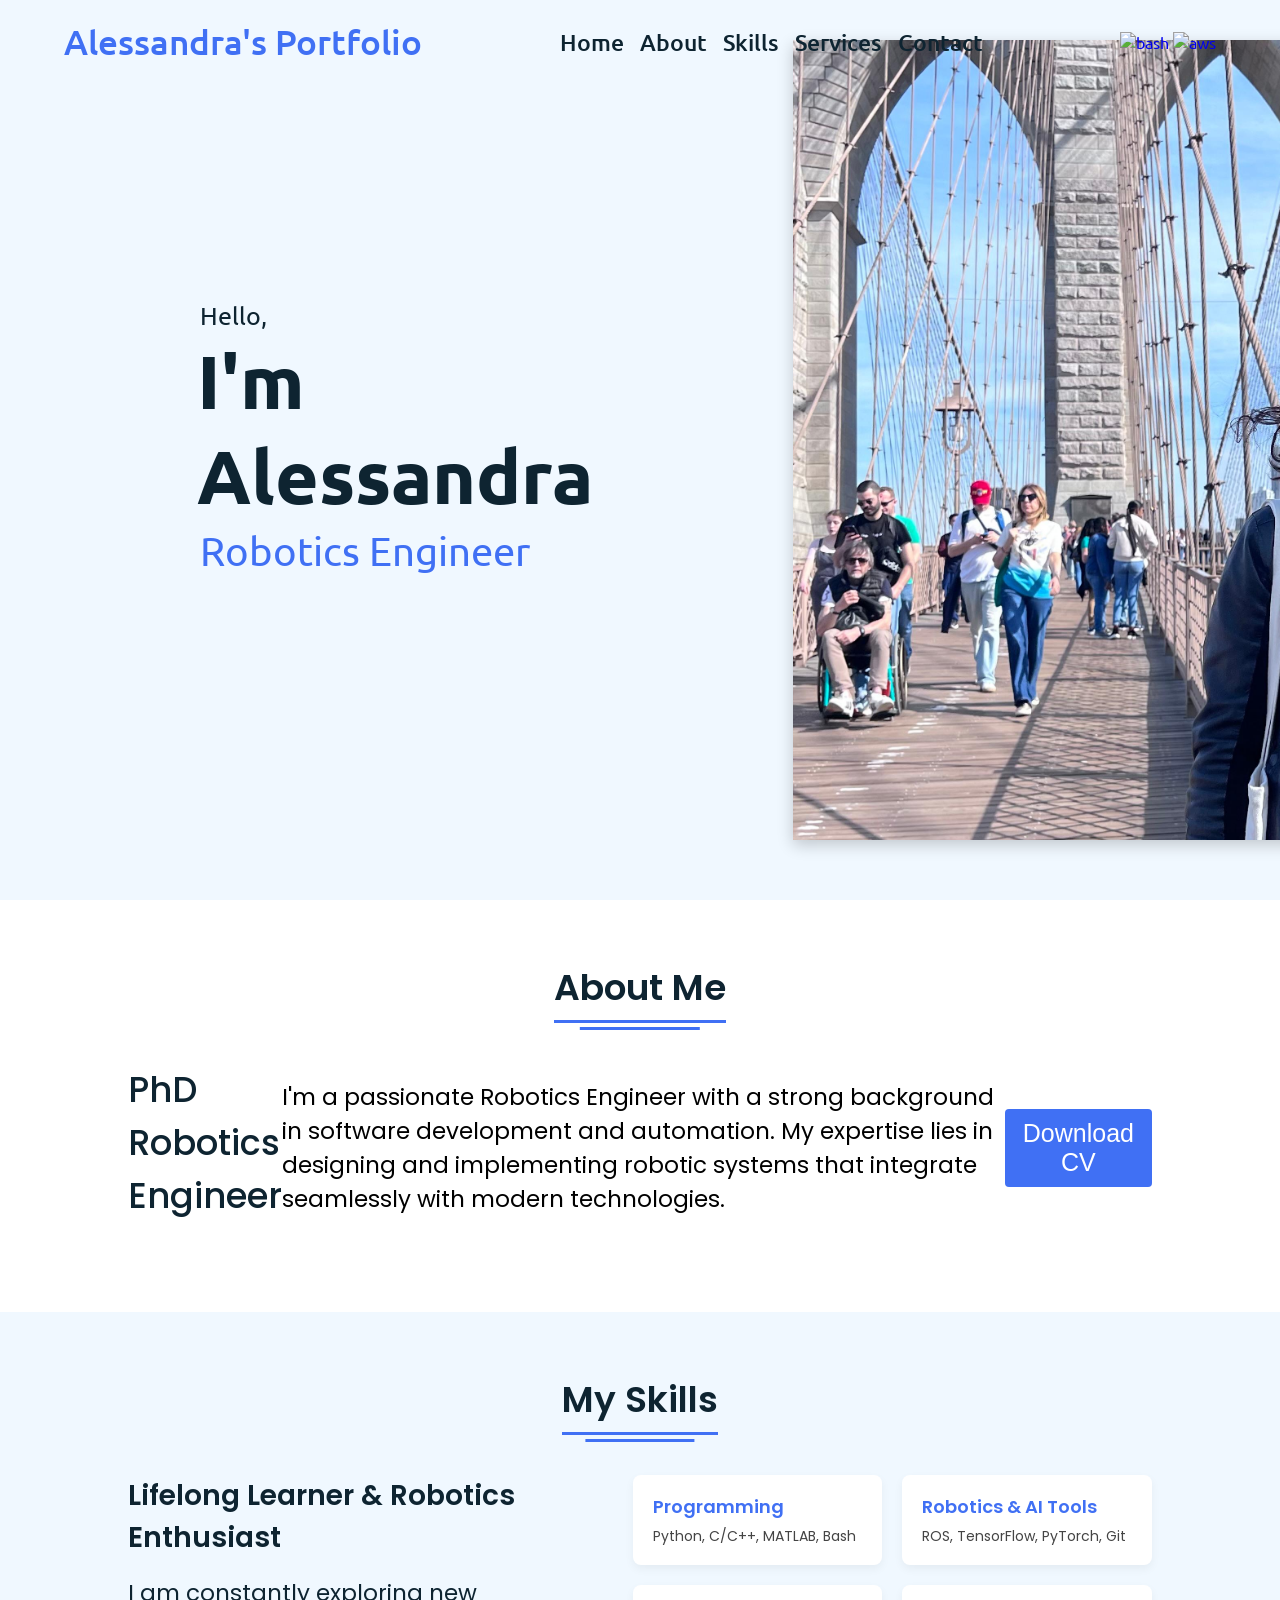
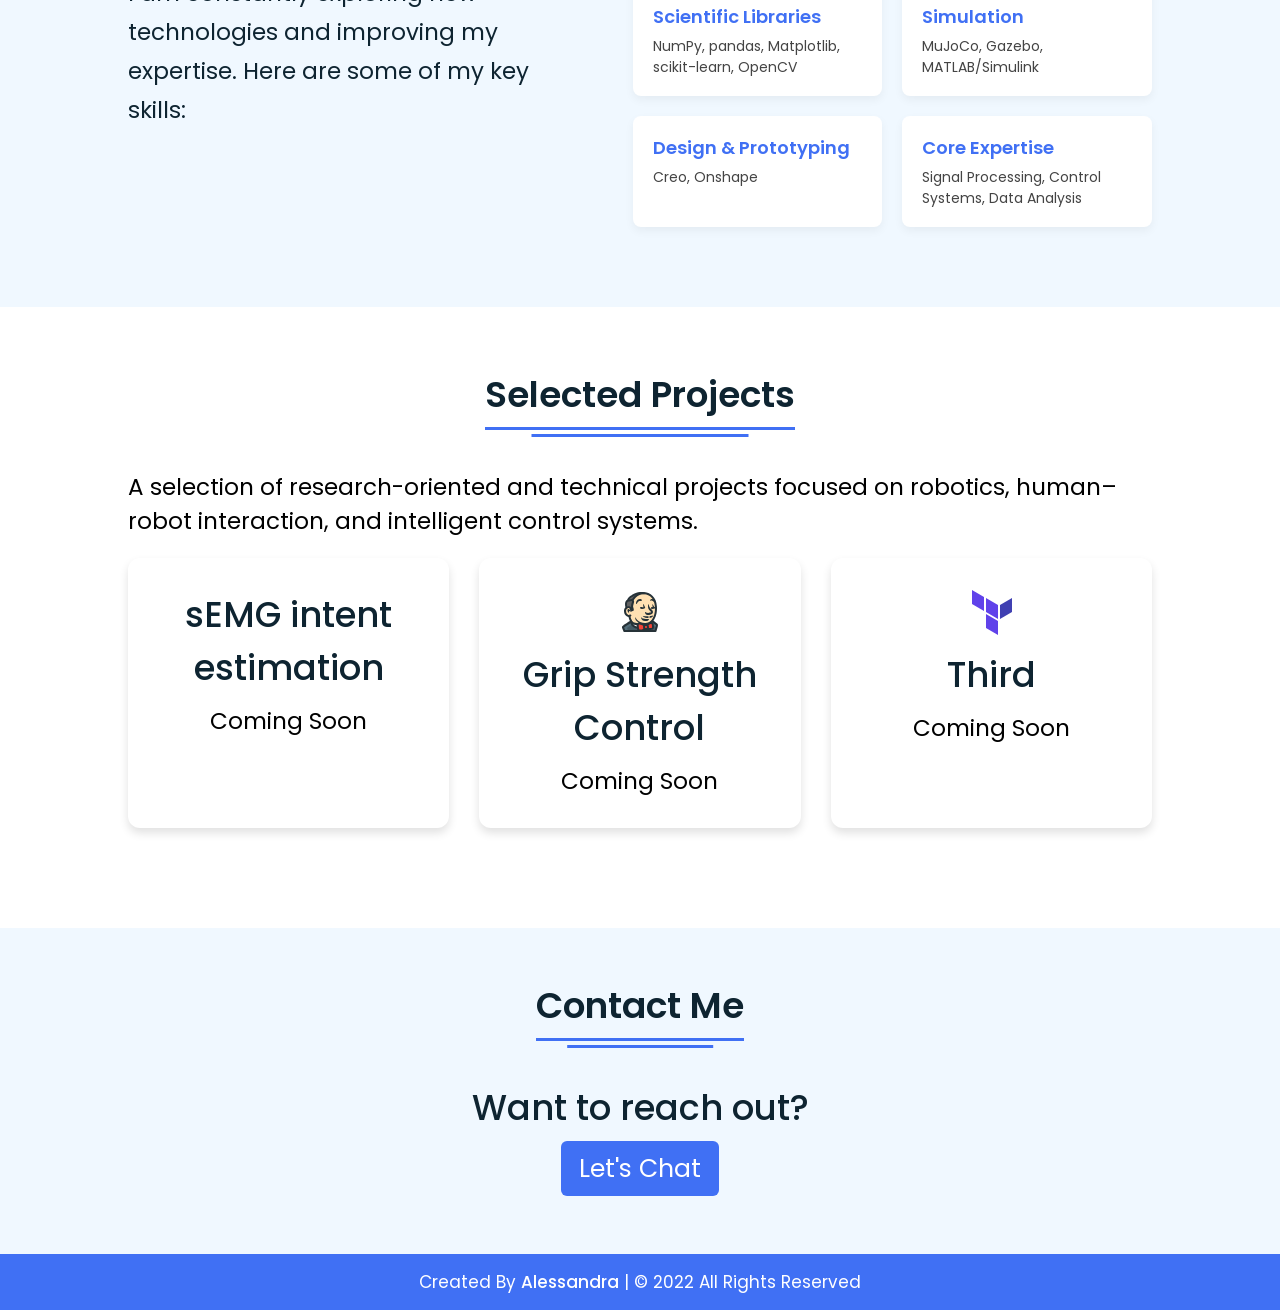
==== index.html @ 43eef421 "Updates" ====
<!DOCTYPE html>
<html lang="en" dir="ltr">

<head>
  <meta charset="UTF-8">
  <title>Alessandra's Portfolio Website </title>
  
  <!-- CSS -->
  <link rel="stylesheet" href="style.css">

  <!-- Fontawesome CDN Link -->
  <link rel="stylesheet" href="https://cdnjs.cloudflare.com/ajax/libs/font-awesome/5.15.2/css/all.min.css"/>
    <meta name="viewport" content="width=device-width, initial-scale=1.0">
</head>


<body>

  <!-- Move to up button -->
  <div class="scroll-button">
    <a href="#home"><i class="fas fa-arrow-up"></i></a>
  </div>

  <!-- ===================== NAVBAR ===================== -->
  <nav>
    <div class="navbar">

      <div class="logo">
        <a href="#">Alessandra's Portfolio</a>
      </div>
      
      <ul class="menu">
          <li><a href="#home">Home</a></li>
          <li><a href="#about">About</a></li>
          <li><a href="#skills">Skills</a></li>
          <li><a href="#services">Services</a></li>
          <li><a href="#contact">Contact</a></li>

          <div class="cancel-btn">
            <i class="fas fa-times"></i>
          </div>
      </ul>

      <!-- Social links -->
      <p align="right"> 
        <a href="https://www.linkedin.com/in/alessandra-bernardini263" target="_blank" rel="noreferrer"> <img src="https://cdn-icons-png.flaticon.com/512/174/174857.png" alt="bash" width="40" height="40"/> </a>
        <a href="https://github.com/aleBxrna" target="_blank" rel="noreferrer"> <img src="https://cdn.cdnlogo.com/logos/g/55/github.svg" alt="aws" width="40" height="40"/> </a> 
      </p>
    </div>

    <div class="menu-btn">
      <i class="fas fa-bars"></i>
    </div>
  </nav>

  <!-- ===================== HOME ===================== -->
  <section class="home" id="home">
    <div class="home-content">
      
      <div class="home-text">
        <div class="text-one">Hello,</div>
        <div class="text-two">I'm Alessandra</div>
        <div class="text-three">Robotics Engineer</div>
      </div>

      <div class="home-image">
        <img src="/images/about2.jpeg" alt="Alessandra Bernardini">
      </div>

    </div>
  </section>

  <!-- ===================== ABOUT ===================== -->
  <section class="about" id="about">

    <div class="content">

      <div class="title">
        <span>About Me</span>
      </div>

      <div class="about-details">

        <!-- <div class="left">
          <img src="images/about2.jpeg" alt="">
        </div> -->

        <!-- <div class="right"> -->
          <div class="topic">PhD Robotics Engineer</div>
          
          <p>I'm a passionate Robotics Engineer with a strong background in software development and automation. My expertise lies in designing and implementing robotic systems that integrate seamlessly with modern technologies.</p>
          
          <div class="button">
            <!-- <button>Download CV</button> -->
            <a href="cv/Alessandra_s_Resume_github.pdf"><button>Download CV</button></a>
          </div>
        <!-- </div> -->
      </div>
    </div>
  </section>

  <!-- ===================== SKILLS ===================== -->
  <!-- Section Tag and Other Div will same where we need to put same CSS -->
  <section class="skills" id="skills">
    <div class="content">

      <div class="title">
        <span>My Skills</span>
      </div>
      
      <div class="skills-details">

        <!-- Colonna di testo -->
        <div class="text">
          <div class="topic">Lifelong Learner & Robotics Enthusiast</div>
          <p>I am constantly exploring new technologies and improving my expertise. Here are some of my key skills:</p>
        </div>
        
        <!-- Boxes delle skills -->
        <div class="boxes skills-grid">

            <div class="box">
                <div class="topic">Programming</div>
                <p>Python, C/C++, MATLAB, Bash</p>
            </div>

            <div class="box">
                <div class="topic">Robotics & AI Tools</div>
                <p>ROS, TensorFlow, PyTorch, Git</p>
            </div>

            <div class="box">
                <div class="topic">Scientific Libraries</div>
                <p>NumPy, pandas, Matplotlib, scikit-learn, OpenCV</p>
            </div>

            <div class="box">
                <div class="topic">Simulation</div>
                <p>MuJoCo, Gazebo, MATLAB/Simulink</p>
            </div>

            <div class="box">
                <div class="topic">Design & Prototyping</div>
                <p>Creo, Onshape</p>
            </div>

            <div class="box">
                <div class="topic">Core Expertise</div>
                <p>Signal Processing, Control Systems, Data Analysis</p>
            </div>

      </div>
    </div>
  </section>


  <!-- ===================== PROJECTS ===================== -->
  <section class="services" id="services">
    <div class="content">

      <div class="title">
        <span>Selected Projects</span>
      </div>

      <p class="projects-intro">
        A selection of research-oriented and technical projects focused on
        robotics, human–robot interaction, and intelligent control systems.
      </p>

      <div class="projects-grid">

        <!-- <a href="https://github.com/aleBxrna/"
            target="_blank"
            rel="noopener noreferrer"
            class="project-link"> -->
        <div class="box">
          <!-- <div class="icon">
              <object data="images/emg.jpeg" type="image/svg+xml"></object>
          </div> -->

          <div class="topic">sEMG intent estimation</div>
          <p>Coming Soon</p>
        </div>

        <div class="box">
          <div class="icon">
            <svg xmlns="http://www.w3.org/2000/svg"  viewBox="0 0 48 48" width="48px" height="48px"><path fill="#ffe0b2" d="M15.2,33.5c-0.5,0.3-8.2,5.2-8.2,5.5c0,0.4,0,0.4,0,0.4L8.4,43h31.2c0,0,1.5-4.8,1.4-6 c0-0.6-5-3.9-5-3.9s3.9-3.9,4-12.4c0-0.8,0-1.6-0.1-2.4C39.2,8.7,33.1,5.3,26.7,5c-6.5-0.2-10.1,2.8-10.1,2.8s-4.1,1.4-4.5,4.7 c0,0-3.2,0.6-1.5,7.1C9.3,20.6,9,22,9,23c0,1.3,0.4,2.8,1.2,3.7c1.7,1.8,3.1,1.4,3.1,1.4S13.9,31.3,15.2,33.5z"/><path fill="#f44336" d="M36.8,36.9C36.6,35.6,36,35,34.7,35h-0.1l-0.1,0c-0.4,0.1-1,0.3-2.7,1.5l-1,0.7 C30.6,37.1,30.3,37,30,37c-0.5,0-0.9,0.2-1.3,0.5l-1-0.5L26,36.1c-0.9-0.4-1.8-0.7-2.5-0.7c-0.5,0-0.9,0.1-1.3,0.3 c-0.5,0.4-0.7,1-0.6,1.8c0,0.4,0.1,0.9,0.1,1.3c0.2,2.1,0.3,3.6,2.3,3.7c0.1,0,0.2,0,0.3,0c1.1,0,2.4-0.4,3.6-1.3l0.9-0.6 c0.3,0.2,0.7,0.4,1.1,0.4c0.5,0,0.9-0.2,1.2-0.4l1.4,0.3c0.6,0.1,1.1,0.2,1.6,0.2l0.4,0c0.5,0,1,0,1.5-0.3c0.6-0.3,0.9-1,0.9-2.1 c0-0.5-0.1-1-0.1-1.4L36.8,36.9z"/><path fill="#fff" d="M21.7,38.9c0-0.4-0.1-0.8-0.1-1.3c-0.1-0.6,0-1,0.2-1.4c-5-0.1-6.6-2.7-6.6-2.7s-0.3,1.6,1.1,3.4 c2.1,2.5,5.3,2.8,5.3,2.8h0.2C21.8,39.5,21.8,39.2,21.7,38.9z"/><path fill="#546e7a" d="M22.9,43l-0.7-1.4c-0.1-0.3-0.2-0.6-0.3-1.1l-0.1-0.7l-0.7-0.1c-0.9-0.2-3.1-0.8-4.7-2.7 c-0.5-0.6-0.8-1.3-1-2L15,33.7l-1.1,0.7c-2,1.3-5.3,3.4-6.4,4.3l-0.6,0.5L8.4,43L22.9,43L22.9,43z"/><path fill="#455a64" d="M12.2,43h10.7l-0.7-1.4c-0.1-0.3-0.2-0.6-0.3-1.1l-0.1-0.7l-0.7-0.1c-0.9-0.2-3.1-0.8-4.7-2.7 c-0.1-0.1-0.2-0.3-0.3-0.4L11,40L12.2,43z"/><path fill="#546e7a" d="M40.7,36.5c-0.6-0.6-2.4-1.9-3.1-2.4l-0.7-0.5c-0.2,0.2-0.6,0.7-1.3,1.2l0.7,0.7 c0.3,0.3,0.5,0.8,0.6,1.3l0,0.3c0.1,0.4,0.1,0.9,0.1,1.4c0,1.7-0.6,2-0.9,2.1c-0.2,0.1-0.5,0.2-0.8,0.2l0.1,2h4.1l0.2-0.7 c0.5-1.6,1.1-3.9,1.2-4.9l0-0.5L40.7,36.5z"/><path fill="#455a64" d="M39.6,43l0.2-0.7c0.3-0.8,0.5-1.9,0.8-2.8l-3.7-2c0,0.3,0.1,0.7,0.1,1.1c0,1.7-0.6,2-0.9,2.1 c-0.2,0.1-0.5,0.2-0.8,0.2l0.1,2L39.6,43L39.6,43z"/><path fill="#616161" d="M10.3,19.8C10.3,19.8,10.4,19.7,10.3,19.8L10.3,19.8l0.1-0.1c0.5-0.4,1.2-0.7,1.8-0.7 c0.6,0,0.9,0.2,1.2,0.3c1.3,0.7,1.6,2,1.7,2.9l0,0l0,0.1l0,0.1c0.6-0.2,1.2-0.4,1.4-0.5c0-0.1,0-0.3-0.1-0.6 c-0.1-0.4-0.2-0.9-0.4-1.4c-0.4-1.1-0.3-2.5,0.3-4.3l0.1-0.2c0.1-0.4,0.3-0.8,0.3-1.1c0-0.3,0.1-0.6,0.1-0.7c0-0.3-0.1-0.5-0.2-0.8 l-0.2-0.5l0.3-0.5c0.9-1.5,4.2-6.5,10.9-6.5c0.2,0,0.4,0,0.7,0l-0.2,0C27.7,5.1,27.2,5,26.7,5c-0.2,0-0.5,0-0.7,0l0,0 c-5.4,0-8.7,2.3-9.3,2.7l-0.1,0.1l-0.1,0.1c-0.6,0.2-3.7,1.5-4.3,4.2L12,12.4l-0.4,0.2c-0.4,0.2-0.7,0.5-0.9,0.9 c-0.7,1.2-0.8,3-0.3,5.5l0.1,0.5L10.1,20c0,0-0.1,0.1-0.1,0.1C10.1,20,10.2,19.9,10.3,19.8z"/><path fill="#263238" d="M28 41H34V43H28zM14.2 22.4c-.1-.9-.4-1.7-1.1-2.1-.3-.1-.5-.2-.8-.2-.5 0-1.1.2-1.6.9l-.7-2c.9-.5 1.7-.8 2.5-.8.5 0 1 .1 1.5.3.4.2.8.5 1.1.8-.2-1.4.1-2.9.5-4.1.2-.5.3-1 .4-1.3.1-.6 0-.7-.2-1-1.9.2-3.5.7-3.5.7l-.5-1.9c.1 0 2.1-.6 4.4-.8l.7-.1.3.6c0 0 .1.1.1.2.3.3.7.9.8 1.9 0 .2 0 .6-.1.9-.1.5-.3.9-.4 1.5-.4 1.2-.7 2.6-.3 3.6.2.6.3 1.2.4 1.6.1.4.2 1.3-.2 1.6-.4.3-2.7 1-2.7 1S14.3 23.3 14.2 22.4z"/><path fill="#263238" d="M17.5,12.6l-1.8-0.8c0-0.1,3.7-8.2,13-7.6l-0.1,2C20.6,5.8,17.5,12.6,17.5,12.6z"/><path fill="#fff" d="M22,36.2c-5.1,0-6.8-2.7-6.8-2.7s-0.3,1.6,1.1,3.4c2.1,2.5,5.3,2.8,5.3,2.8"/><path fill="#263238" d="M21.5 40.7c-.1 0-3.6-.4-5.9-3.2-1.7-2.2-1.4-4-1.3-4.2l.5-2.6 1.4 2.3c.1.1 1.5 2.2 5.9 2.2v2c-2.1 0-3.7-.4-4.9-1 0 0 0 0 0 .1 1.8 2.1 4.5 2.4 4.6 2.4L21.5 40.7zM34.7 42c-.1 0-.2 0-.3 0-1.8 0-3.5-.6-3.6-.6l.7-1.9c0 0 1.4.5 2.8.5l.1 0c.5 0 1 0 1.3-.1C36 39.7 36 39 36 38.6c0-.4-.1-.9-.1-1.3l0-.3c-.1-.8-.4-1.1-1.2-1.1-.6.1-2.5 1.5-3.2 2L31 38.3l-1.2-1.6.4-.3c1.9-1.4 3.4-2.4 4.4-2.4 1.8 0 2.9 1 3.2 2.8l0 .3c.1.4.1 1 .2 1.5 0 1.5-.4 2.6-1.4 3C35.9 42 35.3 42 34.7 42z"/><path fill="#263238" d="M24.3 43.6c-.1 0-.2 0-.3 0-2.9-.2-3.1-2.5-3.2-4.6 0-.4-.1-.8-.1-1.2-.2-1.6.5-2.4 1-2.8 1.3-.9 3.3-.5 4.8.2l3 1.6-.9 1.8-3-1.6c-1.2-.6-2.4-.7-2.7-.4-.2.2-.2.6-.2.9.1.4.1.9.1 1.3.2 2.4.4 2.7 1.4 2.8 2.1.2 4.2-1.8 4.2-1.9l1.4 1.4C29.6 41.3 27.2 43.6 24.3 43.6zM21 15.4c0 0-.2.6-.6.6-.2 0-.4-.4-.4-.8 0-1.2.8-2.7 1.6-3.4.6-.5 1.4-.8 2.3-.8.4 0 .9 0 1.3.2.5.2.8.6.8 1.4 0 0 0 .4-1.3.4-.8 0-1.8.1-2.2.5C22.1 13.9 21.5 14.3 21 15.4zM26.4 21c-.5 0-1.1-.1-1.6-.2-.6-.1-.9-.7-.7-1.2l.2-.3c.1-.2.3-.3.5-.3.1 0 .2 0 .3 0 .8.2 2 .2 2.4.2-.5-1.9-.4-3.3-.1-3.3s1.1 2.3 1.5 2.8c.4.5.3 1.1-.1 1.5C28.1 20.8 27.3 21 26.4 21zM36.4 21c-.2 0-.3 0-.5 0-.6-.1-.9-.5-.9-1.1 0 0 .1-.9.6-.9.4 0 .9.2 1.1.2C36.5 18 36.2 16 36.5 16c.3 0 1 2.4 2.4 3.3.4.3.4.9-.2 1.3C37.9 20.9 37.2 21 36.4 21zM38.3 14.5c-.2-.8-1.1-1.5-2.1-1.8C34.9 12.4 34 13 34 13c0-.9.7-1.6 1-1.7.4-.2.6-.3 1-.3 2.1 0 2.9 1.3 3.6 2.6L38.3 14.5z"/><path fill="#263238" d="M31.9 27c-.1 0-.3 0-.4 0 0 0 0 0 0 0-.7 0-1.3-.2-1.7-.7-.8-.9-.9-2.1-.6-2.3.3-.2.5.5 1.5.8 0 0 .7.1.9.1.2 0 .3 0 .5 0 1.3 0 2.4-.3 2.8-.6C35 24.2 35 24 35 24c0 0 0-.3-1.3-1.5-1.3-1.2-1.7-2.7-1.7-4 0-1.5.2-2.5.4-2.5.3 0 .6 3.2 2.7 5 1.5 1.3 1.9 2.2 1.9 3.1 0 .9-.5 1.4-.8 1.7C35.1 26.8 33.3 27 31.9 27zM31.4 30c-3.1-.1-4.7-2-4.7-2s3.5.3 5.8.3V30H31.4zM33.6 30v-.9-.9c.2-.1 1.8.1 3.6-.6C36.8 29.7 33.7 30 33.6 30zM29.1 33c-2.2 0-3.3-.6-4.1-3.2 0 0-.1-.2.2-.3s.4.1.4.1c.4 1.1 2.1 1.4 4.2 1.4.1 0 .2 0 .3 0 1 0 3 0 3 0s-.4 2-2.5 2C30.3 33 29.3 33 29.1 33z"/><path fill="#263238" d="M29 37c-3.2 0-5.7-1-8.4-3.9-1.5-1.6-1.5-3.7-1.3-3.9s.5 1.2 1.7 2.5c2.4 2.6 5.8 3.4 8.7 3.2 3.8-.3 5.4-2.5 5.7-2.7l1.7 1.2c-.1.1-2.4 3.1-7.2 3.5C29.5 37 29.3 37 29 37zM13.4 29l-.1-1-.1-1c0 0 .2-.1.6-.4.3-.2.6-.2.9 0l.5.4c.3.3.3.8 0 1.1C14.3 28.9 13.5 29 13.4 29zM13 23l1.6.6c-.1-.4-.6-2.2-2-2.6-.4-.1-1.1.2-1.2.9 0 0 0 .2 0 .3 0 0 0 .1 0 .1C11.5 24 13 25 13 25V23z"/><path fill="#263238" d="M30,42c-1.7,0-3-1.3-3-3s1.3-3,3-3s3,1.3,3,3S31.7,42,30,42z M30,38c-0.5,0-1,0.4-1,1s0.4,1,1,1 s1-0.4,1-1S30.6,38,30,38z"/><path fill="#263238" d="M39.6,44H8.4c-0.4,0-0.8-0.2-0.9-0.6l-1.4-3.5C6,39.6,6,39.5,6,39.3l0-0.4c0.1-1,5.7-4.5,7.9-5.8 c-0.7-1.5-1.2-3.1-1.4-4.1c-0.8-0.1-1.8-0.5-3-1.7C8.4,26.2,8,24.3,8,23c0-0.9,0.2-2.4,1.4-3.7c-0.6-2.7-0.5-4.8,0.4-6.2 c0.4-0.7,0.9-1,1.3-1.3c0.8-3.1,4.1-4.5,4.9-4.9c0.8-0.6,4.5-3.1,10.7-2.9c8.4,0.3,13.6,5.5,14.2,14.2C41,19,41,19.8,41,20.6 c0,6.5-2.3,10.5-3.5,12.1c4.5,3.1,4.5,3.6,4.5,4.1c0.1,1.3-1.1,5.2-1.5,6.4C40.4,43.7,40,44,39.6,44z M9.1,42h29.7 c0.6-1.9,1.1-3.9,1.2-4.7c-0.6-0.6-2.7-2.2-4.6-3.4c-0.2-0.2-0.4-0.4-0.4-0.7s0.1-0.6,0.3-0.8c0,0,3.6-3.7,3.7-11.7 c0-0.7,0-1.5-0.1-2.3C38.2,8,30.9,6.2,26.6,6c-6-0.2-9.4,2.5-9.5,2.6c-0.1,0.1-0.2,0.1-0.3,0.2c0,0-3.5,1.2-3.8,3.9 c-0.1,0.4-0.4,0.8-0.8,0.9c-0.7,0.2-1.8,1.7-0.7,5.9c0.1,0.4,0,0.8-0.3,1c-1,0.8-1.1,2-1.1,2.6c0,1.2,0.4,2.4,1,3 c1.2,1.3,2.1,1.1,2.1,1.1c0.3-0.1,0.6,0,0.8,0.1c0.2,0.2,0.4,0.4,0.4,0.7c0,0,0.5,3.1,1.8,5.1c0.1,0.2,0.2,0.5,0.1,0.8 c-0.1,0.3-0.2,0.5-0.5,0.6c-0.7,0.4-6.3,4-7.7,5L9.1,42z M40.1,37.4L40.1,37.4L40.1,37.4z"/></svg>
          </div>
          <div class="topic">Grip Strength Control</div>
          <p>Coming Soon</p>
        </div>

        <div class="box">
          <div class="icon">
            <svg xmlns="http://www.w3.org/2000/svg"  viewBox="0 0 48 48" width="48px" height="48px"><polygon fill="#6042ea" points="17,23 5,16 5,2 17,9"/><polygon fill="#6042ea" points="31,31 19,24 19,10 31,17"/><polygon fill="#4040b2" points="33,31 45,24 45,10 33,17"/><polygon fill="#6042ea" points="31,47 19,40 19,26 31,33"/></svg>
          </div>
          <div class="topic">Third</div>
          <p>Coming Soon</p>
        </div>

      </div>
    </div>
  </section>

  <!-- ===================== CONTACTS ===================== -->
  <section class="contact" id="contact">
    <div class="content">
      <div class="title"><span>Contact Me</span></div>
      <div class="text">
        <div class="topic">Want to reach out?</div>
        <!-- <p></p> -->
        <div class="button">
          <!-- <button>Let's Chat</button> -->
          <a class="fcc-btn" href="https://www.linkedin.com/in/alessandra-bernardini263">Let's Chat</a>
        </div>
      </div>
    </div>
  </section>

  <!-- ===================== FOOTER ===================== -->
  <footer>
    <div class="text">
      <span>Created By <a href="#">Alessandra</a> | &#169; 2022 All Rights Reserved</span>
    </div>
  </footer>

  <script src="script.js"></script>
</body>
</html>
---- style.css ----
/* Google Font CDN Link */
@import url('https://fonts.googleapis.com/css2?family=Poppins:wght@400;500;600;700&family=Ubuntu:wght@400;500;700&display=swap');
*{
  margin: 0;
  padding: 0;
  box-sizing: border-box;
  text-decoration: none;
  scroll-behavior: smooth;
}

/* Custom Scroll Bar CSS */
::-webkit-scrollbar {
    width: 10px;
}
::-webkit-scrollbar-track {
    background: #f1f1f1;
}
::-webkit-scrollbar-thumb {
    background: #6e93f7;
    border-radius: 12px;
    transition: all 0.3s ease;
}

::-webkit-scrollbar-thumb:hover {
    background: #4070f4;
}
/* navbar styling */
nav{
  position: fixed;
  width: 100%;
  padding: 20px 0;
  z-index: 998;
  transition: all 0.3s ease;
  font-family: 'Ubuntu', sans-serif;
}
nav.sticky{
  background: #4070f4;
  padding: 13px 0;
}
nav .navbar{
  width: 90%;
  display: flex;
  justify-content: space-between;
  align-items: center;
  margin: auto;
}
nav .navbar .logo a{
  font-weight: 500;
  font-size: 35px;
  color: #4070f4;
}
nav.sticky .navbar .logo a{
  color: #fff;
}
nav .navbar .menu{
  display: flex;
  position: relative;
}
nav .navbar .menu li{
  list-style: none;
  margin: 0 8px;
}
.navbar .menu a{
  font-size: 23px;
  font-weight: 500;
  color: #0E2431;
  padding: 6px 0;
  transition: all 0.4s ease;
}
.navbar .menu a:hover{
  color: #4070f4;
}
nav.sticky .menu a{
  color: #FFF;
}
nav.sticky .menu a:hover{
  color: #0E2431;
}
.navbar .media-icons a{
  color: #4070f4;
  font-size: 18px;
  margin: 0 6px;
}
nav.sticky .media-icons a{
  color: #FFF;
}

/* Side Navigation Menu Button CSS */
nav .menu-btn,
.navbar .menu .cancel-btn{
  position: absolute;
  color: #fff;
  right: 30px;
  top: 20px;
  font-size: 20px;
  cursor: pointer;
  transition: all 0.3s ease;
  display: none;
}
nav .menu-btn{
  color: #4070f4;
}
nav.sticky .menu-btn{
  color: #FFF;
}
.navbar .menu .menu-btn{
  color: #fff;
}

/* home section styling */
.home{
  height: 100vh;
  width: 100%;
  background: #F0F8FF;
  display: flex;
  font-family: 'Ubuntu', sans-serif;
}

.home .home-content{
  display: flex;
  justify-content: space-between;
  align-items: center;
}
.home .home-content .home-text{
  width: 100%;
  padding-left: 200px;
  padding-right: 200px;
}

.home .home-content .home-image{
  width: 60%;
  display: flex;
  justify-content: center;
}
.home .home-image img{
  height: 800px;
  width: 800px;
  object-fit: cover;
  box-shadow: 0 5px 15px rgba(0, 0, 0, 0.2);
}

.home .text-one{
  font-size: 25px;
  color: #0E2431;
}
.home .text-two{
  color: #0E2431;
  font-size: 75px;
  font-weight: 600;
  margin-left: -3px;
}
.home .text-three{
  font-size: 40px;
  margin: 5px 0;
  color: #4070f4;
}
.home .text-four{
  font-size: 23px;
  margin: 5px 0;
  color: #0E2431;
}
.home .button{
  margin: 14px 0;
}
.home .button button{
  outline: none;
  padding: 8px 16px;
  border-radius: 6px;
  font-size: 25px;
  font-weight: 400;
  background: #4070f4;
  color: #fff;
  cursor: pointer;
  border: 2px solid transparent;
  transition: all 0.4s ease;
}
.home .button button:hover{
  border-color: #4070f4;
  background-color: #fff;
  color: #4070f4;
}
/* button margin */
.fcc-btn {
  outline: none;
  padding: 8px 16px;
  border-radius: 6px;
  font-size: 25px;
  font-weight: 400;
  background: #4070f4;
  color: #fff;
  cursor: pointer;
  border: 2px solid transparent;
  transition: all 0.4s ease;
}
.fcc-btn:hover{
  border-color: #4070f4;
  background-color: #fff;
  color: #4070f4;
}

.home .fcc-btn{
  margin: 14px 0;
}

/* About Section Styling */
section{
  background: #ffffff;
  padding-top: 20px;
  padding-bottom: 40px;
}

section .title span{
  font-size: 76px;
}

section .content{
  width: 80%;
  margin: 40px auto;
  font-family: 'Poppins', sans-serif;
}
.about .about-details{
  display: flex;
  justify-content: space-between;
  align-items: center;
  font-size: 23px;
}
section .title{
  display: flex;
  justify-content: center;
  margin-bottom: 40px;
}
section .title span{
  color: #0E2431;
  font-size: 36px;
  font-weight: 600;
  position: relative;
  padding-bottom: 8px;
}
section .title span::before,
section .title span::after{
  content: '';
  position: absolute;
  height: 3px;
  width: 100%;
  background: #4070f4;
  left: 0;
  bottom: 0;
}
section .title span::after{
  bottom: -7px;
  width: 70%;
  left: 50%;
  transform: translateX(-50%);
}
.about .about-details .left{
  width: 45%;
}
.about .left img{
  height: 400px;
  width: 400px;
  object-fit: cover;
  border-radius: 12px;
}
.about-details .right{
  width: 55%;
}
section  .topic{
  color: #0E2431;
  font-size: 35px;
  font-weight: 500;
  margin-bottom: 10px;
}
.about-details .right p{
  text-align: justify;
  color: #0E2431;
}
section .button{
  margin: 16px 0;
}
section .button button{
  outline: none;
  padding: 8px 16px;
  border-radius: 4px;
  font-size: 25px;
  font-weight: 400;
  background: #4070f4;
  color: #fff;
  border: 2px solid transparent;
  cursor: pointer;
  transition: all 0.4s ease;
}
section .button button:hover{
  border-color: #4070f4;
  background-color: #fff;
  color: #4070f4;
}

 /* My Skills */
.skills {
  background: #F0F8FF;
  padding-top: 20px;
  padding-bottom: 40px;
}

.skills .title span {
  font-size: 36px;
}

.skills .skills-details {
  display: flex;
  gap: 80px;
  align-items: flex-start;
}

/* Left text */
.skills-details .text {
  width: 45%;
}

.skills-details .text .topic {
  font-size: 28px;
  font-weight: 600;
  color: #0E2431;
  margin-bottom: 15px;
}

.skills-details .text p {
  font-size: 23px;
  line-height: 1.7;
  color: #0E2431;
  text-align: left;
}

/* Right skills grid */
.skills-details .boxes {
  width: 55%;
  display: grid;
  grid-template-columns: repeat(auto-fit, minmax(220px, 1fr));
  gap: 20px;
}

.skills-details .box {
  background: #ffffff;
  padding: 18px 20px;
  border-radius: 8px;
  box-shadow: 0 4px 10px rgba(0, 0, 0, 0.05);
}

.skills-details .box .topic {
  font-size: 18px;
  font-weight: 600;
  color: #4070f4;
  margin-bottom: 6px;
}

.skills-details .box p {
  font-size: 14px;
  line-height: 1.5;
  color: #444;
}


/* My Projects CSS */

.services{
  padding-top: 20px;
  padding-bottom: 40px;
}
.services .title span{
  font-size: 36px;
}

.services .content{
  font-size: 23px;
}

.services .projects-grid{
  display: flex;
  flex-wrap: wrap;
  justify-content: space-between;
}
.services .projects-grid .box{
  margin: 20px 0;
  width: calc(100% / 3 - 20px);
  text-align: center;
  border-radius: 12px;
  padding: 30px 10px;
  box-shadow: 0 5px 10px rgba(0, 0, 0, 0.12);
  cursor: default;
  transition: all 0.4s ease;
}
.services .projects-grid .box:hover{
  background: #4070f4;
  color: #fff;
}
.services .projects-grid .box .icon{
  height: 50px;
  width: 50px;
  /* background: #4070f4; */
  background: transparent;
  border-radius: 50%;
  text-align: center;
  line-height: 50px;
  font-size: 18px;
  color: #fff;
  margin: 0 auto 10px auto;
  transition: all 0.4s ease;
}
.projects-grid .box:hover .icon{
  background-color: #fff;
  color: #4070f4;
}
.services .projects-grid .box:hover .topic,
.services .projects-grid .box:hover p{
  color: #0E2431;
  transition: all 0.4s ease;
}
.services .projects-grid .box:hover .topic,
.services .projects-grid .box:hover p{
  color: #fff;
}

/* Contact Me CSS */
.contact{
  background: #F0F8FF;
  padding-top: 20px;
  padding-bottom: 20px;
}

.contact .title span{
  font-size: 36px;
}

.contact .content{
  margin: 0 auto;
  padding: 30px 0;
}
.contact .text{
  width: 80%;
  text-align: center;
  margin: auto;
}

/* Footer CSS */
footer{
  background: #4070f4;
  padding: 15px 0;
  text-align: center;
  font-family: 'Poppins', sans-serif;
}
footer .text span{
  font-size: 17px;
  font-weight: 400;
  color: #fff;
}
footer .text span a{
  font-weight: 500;
  color: #FFF;
}
footer .text span a:hover{
  text-decoration: underline;
}
/* Scroll TO Top Button CSS */
.scroll-button a{
  position: fixed;
  bottom: 30px;
  right: 30px;
  color: #fff;
  background: #4070f4;
  padding: 7px 12px;;
  font-size: 25px;
  border-radius: 6px;
  box-shadow: rgba(0, 0, 0, 0.15);
  display: none;
}

/* Responsive Media Query */
@media (max-width: 1190px) {
  section .content{
    width: 85%;
  }
}
@media (max-width: 1000px) {
  .about .about-details{
    justify-content: center;
    flex-direction: column;
  }
  .about .about-details .left{
    display: flex;
    justify-content: center;
    width: 100%;
  }
  .about-details .right{
    width: 90%;
    margin: 40px 0;
  }
  .services .boxes .box{
    margin: 20px 0;
    width: calc(100% / 2 - 20px);
  }
}
@media (max-width: 900px) {
  .about .left img{
    height: 350px;
    width: 350px;
  }
}

@media (max-width: 750px) {
  nav .navbar{
    width: 90%;
  }
  nav .navbar .menu{
    position: fixed;
    left: -100%;
    top: 0;
    background: #0E2431;
    height: 100vh;
    max-width: 400px;
    width: 100%;
    padding-top: 60px;
    flex-direction: column;
    align-items: center;
    transition: all 0.5s ease;
  }
  .navbar.active .menu{
    left: 0;
  }
  nav .navbar .menu a{
    font-size: 23px;
    display: block;
    color: #fff;
    margin: 10px 0;
  }
  nav.sticky .menu a:hover{
    color: #4070f4;
  }
  nav .navbar .media-icons{
    display: none;
  }
  nav .menu-btn,
  .navbar .menu .cancel-btn{
    display: block;
  }
  .home .text-two{
    font-size: 65px;
  }
  .home .text-three{
    font-size: 35px;
  }
  .skills .skills-details{
    align-items: center;
    justify-content: center;
    flex-direction: column;
  }
  .skills-details .text{
    width: 100%;
    margin-bottom: 50px;
  }
  .skills-details .boxes{
    justify-content: center;
    align-items: center;
    width: 100%;
  }
  .services .boxes .box{
    margin: 20px 0;
    width: 100%;
  }
  .contact .text{
    width: 100%;
}
}

@media (max-width: 500px){
  .home .text-two{
    font-size: 55px;
  }
  .home .text-three{
    font-size: 33px;
  }
  .skills-details .boxes .per{
    font-size: 50px;
    color: #4070f4;
  }
}
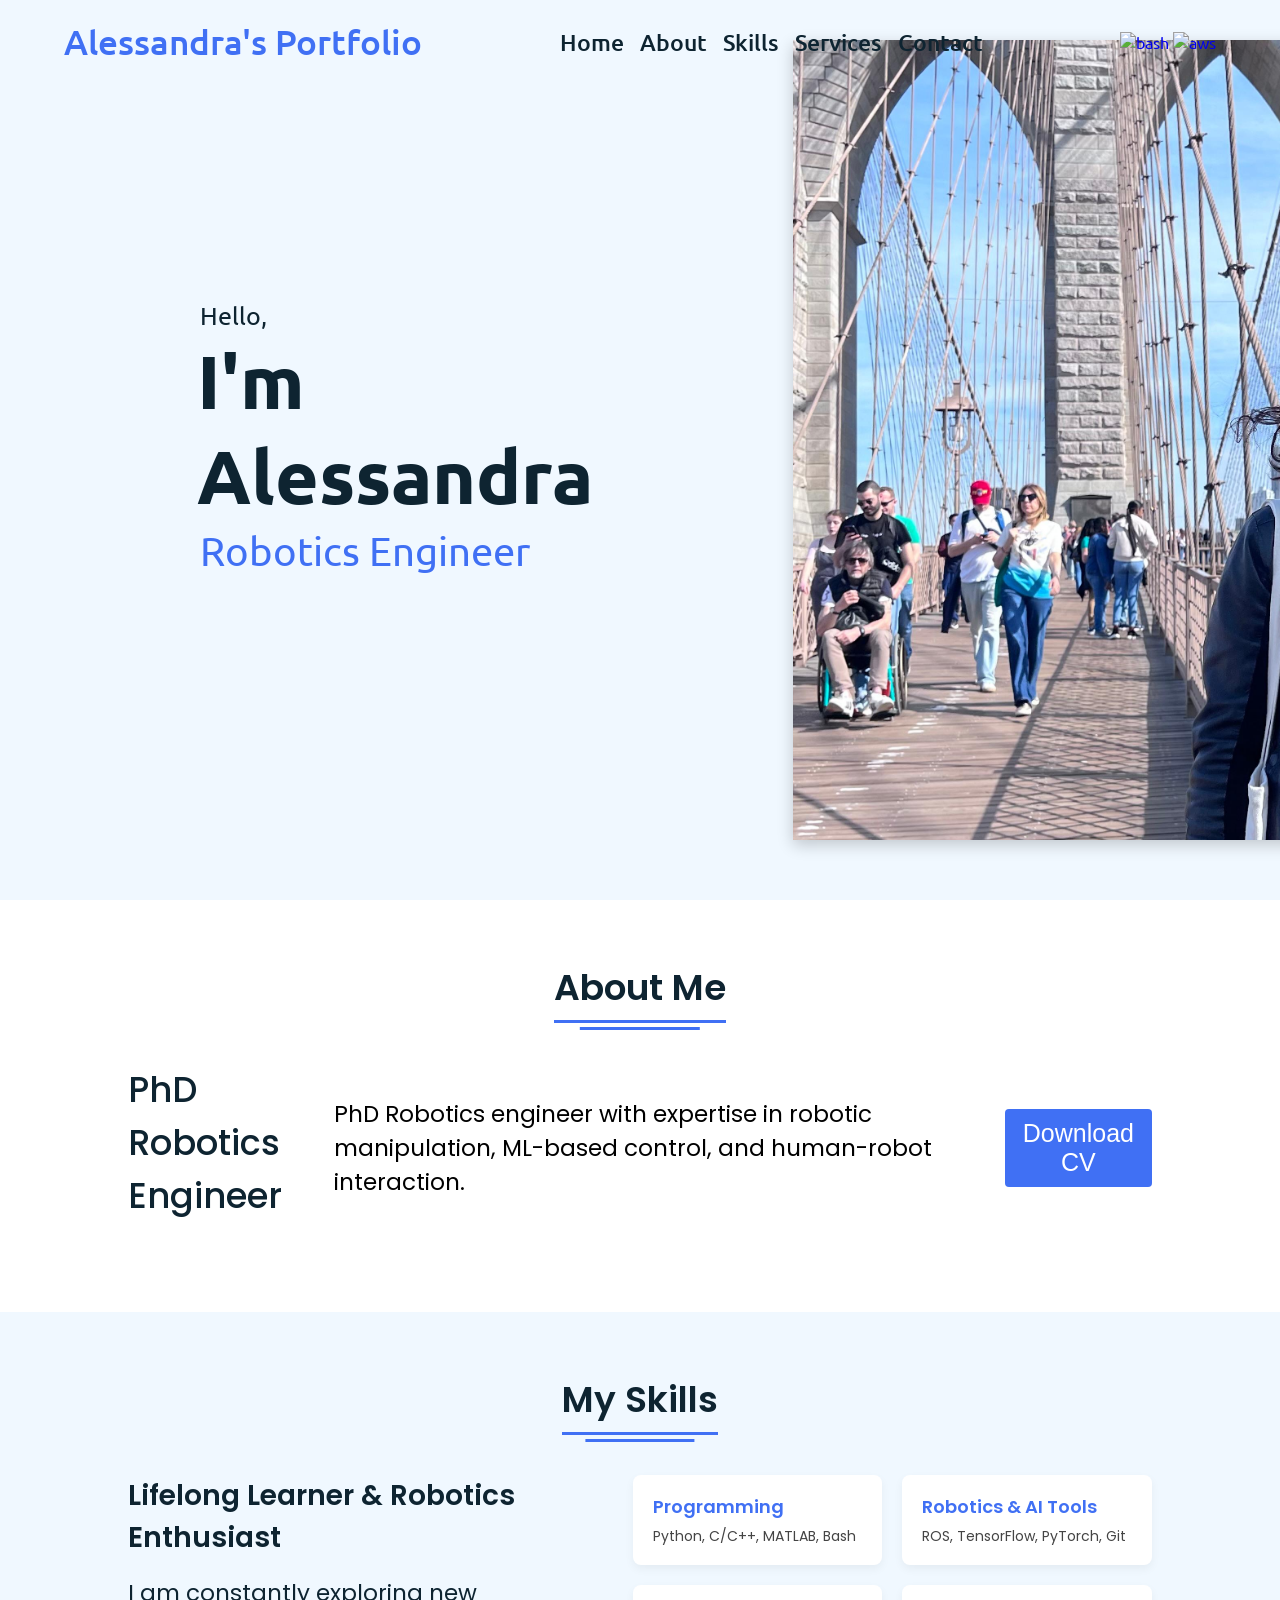
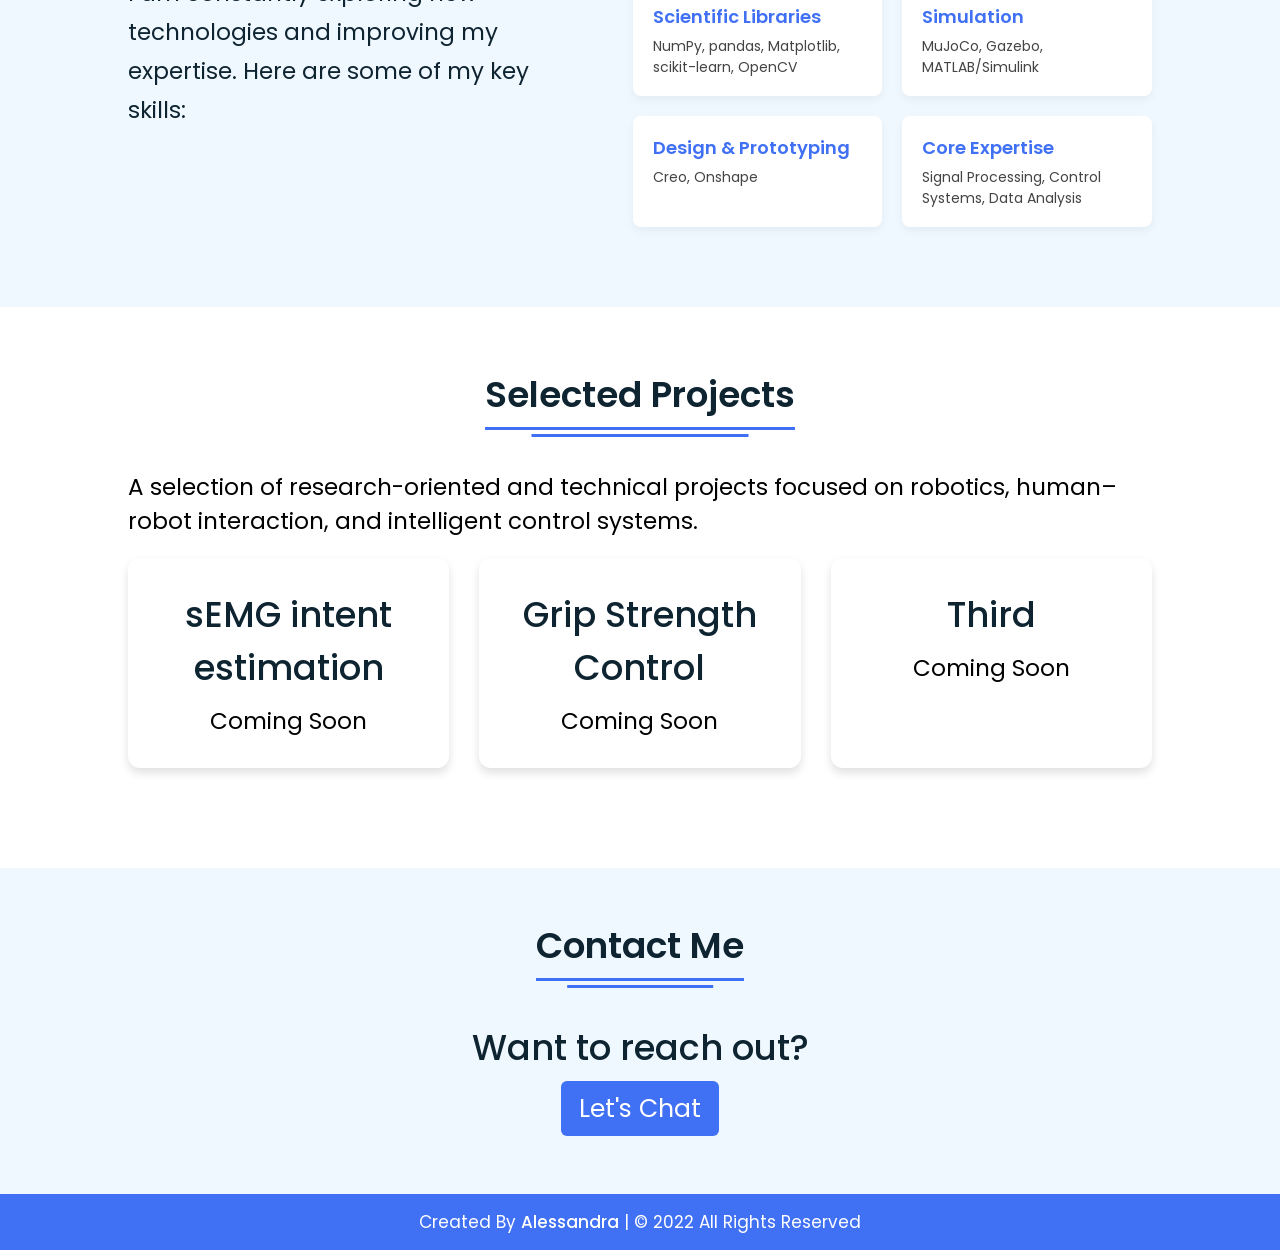
==== commit 3ca906ec: "Update index.html" ====
--- a/index.html
+++ b/index.html
@@ -88,7 +88,7 @@
         <!-- <div class="right"> -->
           <div class="topic">PhD Robotics Engineer</div>
           
-          <p>I'm a passionate Robotics Engineer with a strong background in software development and automation. My expertise lies in designing and implementing robotic systems that integrate seamlessly with modern technologies.</p>
+          <p>PhD Robotics engineer with expertise in robotic manipulation, ML-based control, and human-robot interaction. </p>
           
           <div class="button">
             <!-- <button>Download CV</button> -->
@@ -183,17 +183,17 @@
         </div>
 
         <div class="box">
-          <div class="icon">
+          <!--<div class="icon">
             <svg xmlns="http://www.w3.org/2000/svg"  viewBox="0 0 48 48" width="48px" height="48px"><path fill="#ffe0b2" d="M15.2,33.5c-0.5,0.3-8.2,5.2-8.2,5.5c0,0.4,0,0.4,0,0.4L8.4,43h31.2c0,0,1.5-4.8,1.4-6 c0-0.6-5-3.9-5-3.9s3.9-3.9,4-12.4c0-0.8,0-1.6-0.1-2.4C39.2,8.7,33.1,5.3,26.7,5c-6.5-0.2-10.1,2.8-10.1,2.8s-4.1,1.4-4.5,4.7 c0,0-3.2,0.6-1.5,7.1C9.3,20.6,9,22,9,23c0,1.3,0.4,2.8,1.2,3.7c1.7,1.8,3.1,1.4,3.1,1.4S13.9,31.3,15.2,33.5z"/><path fill="#f44336" d="M36.8,36.9C36.6,35.6,36,35,34.7,35h-0.1l-0.1,0c-0.4,0.1-1,0.3-2.7,1.5l-1,0.7 C30.6,37.1,30.3,37,30,37c-0.5,0-0.9,0.2-1.3,0.5l-1-0.5L26,36.1c-0.9-0.4-1.8-0.7-2.5-0.7c-0.5,0-0.9,0.1-1.3,0.3 c-0.5,0.4-0.7,1-0.6,1.8c0,0.4,0.1,0.9,0.1,1.3c0.2,2.1,0.3,3.6,2.3,3.7c0.1,0,0.2,0,0.3,0c1.1,0,2.4-0.4,3.6-1.3l0.9-0.6 c0.3,0.2,0.7,0.4,1.1,0.4c0.5,0,0.9-0.2,1.2-0.4l1.4,0.3c0.6,0.1,1.1,0.2,1.6,0.2l0.4,0c0.5,0,1,0,1.5-0.3c0.6-0.3,0.9-1,0.9-2.1 c0-0.5-0.1-1-0.1-1.4L36.8,36.9z"/><path fill="#fff" d="M21.7,38.9c0-0.4-0.1-0.8-0.1-1.3c-0.1-0.6,0-1,0.2-1.4c-5-0.1-6.6-2.7-6.6-2.7s-0.3,1.6,1.1,3.4 c2.1,2.5,5.3,2.8,5.3,2.8h0.2C21.8,39.5,21.8,39.2,21.7,38.9z"/><path fill="#546e7a" d="M22.9,43l-0.7-1.4c-0.1-0.3-0.2-0.6-0.3-1.1l-0.1-0.7l-0.7-0.1c-0.9-0.2-3.1-0.8-4.7-2.7 c-0.5-0.6-0.8-1.3-1-2L15,33.7l-1.1,0.7c-2,1.3-5.3,3.4-6.4,4.3l-0.6,0.5L8.4,43L22.9,43L22.9,43z"/><path fill="#455a64" d="M12.2,43h10.7l-0.7-1.4c-0.1-0.3-0.2-0.6-0.3-1.1l-0.1-0.7l-0.7-0.1c-0.9-0.2-3.1-0.8-4.7-2.7 c-0.1-0.1-0.2-0.3-0.3-0.4L11,40L12.2,43z"/><path fill="#546e7a" d="M40.7,36.5c-0.6-0.6-2.4-1.9-3.1-2.4l-0.7-0.5c-0.2,0.2-0.6,0.7-1.3,1.2l0.7,0.7 c0.3,0.3,0.5,0.8,0.6,1.3l0,0.3c0.1,0.4,0.1,0.9,0.1,1.4c0,1.7-0.6,2-0.9,2.1c-0.2,0.1-0.5,0.2-0.8,0.2l0.1,2h4.1l0.2-0.7 c0.5-1.6,1.1-3.9,1.2-4.9l0-0.5L40.7,36.5z"/><path fill="#455a64" d="M39.6,43l0.2-0.7c0.3-0.8,0.5-1.9,0.8-2.8l-3.7-2c0,0.3,0.1,0.7,0.1,1.1c0,1.7-0.6,2-0.9,2.1 c-0.2,0.1-0.5,0.2-0.8,0.2l0.1,2L39.6,43L39.6,43z"/><path fill="#616161" d="M10.3,19.8C10.3,19.8,10.4,19.7,10.3,19.8L10.3,19.8l0.1-0.1c0.5-0.4,1.2-0.7,1.8-0.7 c0.6,0,0.9,0.2,1.2,0.3c1.3,0.7,1.6,2,1.7,2.9l0,0l0,0.1l0,0.1c0.6-0.2,1.2-0.4,1.4-0.5c0-0.1,0-0.3-0.1-0.6 c-0.1-0.4-0.2-0.9-0.4-1.4c-0.4-1.1-0.3-2.5,0.3-4.3l0.1-0.2c0.1-0.4,0.3-0.8,0.3-1.1c0-0.3,0.1-0.6,0.1-0.7c0-0.3-0.1-0.5-0.2-0.8 l-0.2-0.5l0.3-0.5c0.9-1.5,4.2-6.5,10.9-6.5c0.2,0,0.4,0,0.7,0l-0.2,0C27.7,5.1,27.2,5,26.7,5c-0.2,0-0.5,0-0.7,0l0,0 c-5.4,0-8.7,2.3-9.3,2.7l-0.1,0.1l-0.1,0.1c-0.6,0.2-3.7,1.5-4.3,4.2L12,12.4l-0.4,0.2c-0.4,0.2-0.7,0.5-0.9,0.9 c-0.7,1.2-0.8,3-0.3,5.5l0.1,0.5L10.1,20c0,0-0.1,0.1-0.1,0.1C10.1,20,10.2,19.9,10.3,19.8z"/><path fill="#263238" d="M28 41H34V43H28zM14.2 22.4c-.1-.9-.4-1.7-1.1-2.1-.3-.1-.5-.2-.8-.2-.5 0-1.1.2-1.6.9l-.7-2c.9-.5 1.7-.8 2.5-.8.5 0 1 .1 1.5.3.4.2.8.5 1.1.8-.2-1.4.1-2.9.5-4.1.2-.5.3-1 .4-1.3.1-.6 0-.7-.2-1-1.9.2-3.5.7-3.5.7l-.5-1.9c.1 0 2.1-.6 4.4-.8l.7-.1.3.6c0 0 .1.1.1.2.3.3.7.9.8 1.9 0 .2 0 .6-.1.9-.1.5-.3.9-.4 1.5-.4 1.2-.7 2.6-.3 3.6.2.6.3 1.2.4 1.6.1.4.2 1.3-.2 1.6-.4.3-2.7 1-2.7 1S14.3 23.3 14.2 22.4z"/><path fill="#263238" d="M17.5,12.6l-1.8-0.8c0-0.1,3.7-8.2,13-7.6l-0.1,2C20.6,5.8,17.5,12.6,17.5,12.6z"/><path fill="#fff" d="M22,36.2c-5.1,0-6.8-2.7-6.8-2.7s-0.3,1.6,1.1,3.4c2.1,2.5,5.3,2.8,5.3,2.8"/><path fill="#263238" d="M21.5 40.7c-.1 0-3.6-.4-5.9-3.2-1.7-2.2-1.4-4-1.3-4.2l.5-2.6 1.4 2.3c.1.1 1.5 2.2 5.9 2.2v2c-2.1 0-3.7-.4-4.9-1 0 0 0 0 0 .1 1.8 2.1 4.5 2.4 4.6 2.4L21.5 40.7zM34.7 42c-.1 0-.2 0-.3 0-1.8 0-3.5-.6-3.6-.6l.7-1.9c0 0 1.4.5 2.8.5l.1 0c.5 0 1 0 1.3-.1C36 39.7 36 39 36 38.6c0-.4-.1-.9-.1-1.3l0-.3c-.1-.8-.4-1.1-1.2-1.1-.6.1-2.5 1.5-3.2 2L31 38.3l-1.2-1.6.4-.3c1.9-1.4 3.4-2.4 4.4-2.4 1.8 0 2.9 1 3.2 2.8l0 .3c.1.4.1 1 .2 1.5 0 1.5-.4 2.6-1.4 3C35.9 42 35.3 42 34.7 42z"/><path fill="#263238" d="M24.3 43.6c-.1 0-.2 0-.3 0-2.9-.2-3.1-2.5-3.2-4.6 0-.4-.1-.8-.1-1.2-.2-1.6.5-2.4 1-2.8 1.3-.9 3.3-.5 4.8.2l3 1.6-.9 1.8-3-1.6c-1.2-.6-2.4-.7-2.7-.4-.2.2-.2.6-.2.9.1.4.1.9.1 1.3.2 2.4.4 2.7 1.4 2.8 2.1.2 4.2-1.8 4.2-1.9l1.4 1.4C29.6 41.3 27.2 43.6 24.3 43.6zM21 15.4c0 0-.2.6-.6.6-.2 0-.4-.4-.4-.8 0-1.2.8-2.7 1.6-3.4.6-.5 1.4-.8 2.3-.8.4 0 .9 0 1.3.2.5.2.8.6.8 1.4 0 0 0 .4-1.3.4-.8 0-1.8.1-2.2.5C22.1 13.9 21.5 14.3 21 15.4zM26.4 21c-.5 0-1.1-.1-1.6-.2-.6-.1-.9-.7-.7-1.2l.2-.3c.1-.2.3-.3.5-.3.1 0 .2 0 .3 0 .8.2 2 .2 2.4.2-.5-1.9-.4-3.3-.1-3.3s1.1 2.3 1.5 2.8c.4.5.3 1.1-.1 1.5C28.1 20.8 27.3 21 26.4 21zM36.4 21c-.2 0-.3 0-.5 0-.6-.1-.9-.5-.9-1.1 0 0 .1-.9.6-.9.4 0 .9.2 1.1.2C36.5 18 36.2 16 36.5 16c.3 0 1 2.4 2.4 3.3.4.3.4.9-.2 1.3C37.9 20.9 37.2 21 36.4 21zM38.3 14.5c-.2-.8-1.1-1.5-2.1-1.8C34.9 12.4 34 13 34 13c0-.9.7-1.6 1-1.7.4-.2.6-.3 1-.3 2.1 0 2.9 1.3 3.6 2.6L38.3 14.5z"/><path fill="#263238" d="M31.9 27c-.1 0-.3 0-.4 0 0 0 0 0 0 0-.7 0-1.3-.2-1.7-.7-.8-.9-.9-2.1-.6-2.3.3-.2.5.5 1.5.8 0 0 .7.1.9.1.2 0 .3 0 .5 0 1.3 0 2.4-.3 2.8-.6C35 24.2 35 24 35 24c0 0 0-.3-1.3-1.5-1.3-1.2-1.7-2.7-1.7-4 0-1.5.2-2.5.4-2.5.3 0 .6 3.2 2.7 5 1.5 1.3 1.9 2.2 1.9 3.1 0 .9-.5 1.4-.8 1.7C35.1 26.8 33.3 27 31.9 27zM31.4 30c-3.1-.1-4.7-2-4.7-2s3.5.3 5.8.3V30H31.4zM33.6 30v-.9-.9c.2-.1 1.8.1 3.6-.6C36.8 29.7 33.7 30 33.6 30zM29.1 33c-2.2 0-3.3-.6-4.1-3.2 0 0-.1-.2.2-.3s.4.1.4.1c.4 1.1 2.1 1.4 4.2 1.4.1 0 .2 0 .3 0 1 0 3 0 3 0s-.4 2-2.5 2C30.3 33 29.3 33 29.1 33z"/><path fill="#263238" d="M29 37c-3.2 0-5.7-1-8.4-3.9-1.5-1.6-1.5-3.7-1.3-3.9s.5 1.2 1.7 2.5c2.4 2.6 5.8 3.4 8.7 3.2 3.8-.3 5.4-2.5 5.7-2.7l1.7 1.2c-.1.1-2.4 3.1-7.2 3.5C29.5 37 29.3 37 29 37zM13.4 29l-.1-1-.1-1c0 0 .2-.1.6-.4.3-.2.6-.2.9 0l.5.4c.3.3.3.8 0 1.1C14.3 28.9 13.5 29 13.4 29zM13 23l1.6.6c-.1-.4-.6-2.2-2-2.6-.4-.1-1.1.2-1.2.9 0 0 0 .2 0 .3 0 0 0 .1 0 .1C11.5 24 13 25 13 25V23z"/><path fill="#263238" d="M30,42c-1.7,0-3-1.3-3-3s1.3-3,3-3s3,1.3,3,3S31.7,42,30,42z M30,38c-0.5,0-1,0.4-1,1s0.4,1,1,1 s1-0.4,1-1S30.6,38,30,38z"/><path fill="#263238" d="M39.6,44H8.4c-0.4,0-0.8-0.2-0.9-0.6l-1.4-3.5C6,39.6,6,39.5,6,39.3l0-0.4c0.1-1,5.7-4.5,7.9-5.8 c-0.7-1.5-1.2-3.1-1.4-4.1c-0.8-0.1-1.8-0.5-3-1.7C8.4,26.2,8,24.3,8,23c0-0.9,0.2-2.4,1.4-3.7c-0.6-2.7-0.5-4.8,0.4-6.2 c0.4-0.7,0.9-1,1.3-1.3c0.8-3.1,4.1-4.5,4.9-4.9c0.8-0.6,4.5-3.1,10.7-2.9c8.4,0.3,13.6,5.5,14.2,14.2C41,19,41,19.8,41,20.6 c0,6.5-2.3,10.5-3.5,12.1c4.5,3.1,4.5,3.6,4.5,4.1c0.1,1.3-1.1,5.2-1.5,6.4C40.4,43.7,40,44,39.6,44z M9.1,42h29.7 c0.6-1.9,1.1-3.9,1.2-4.7c-0.6-0.6-2.7-2.2-4.6-3.4c-0.2-0.2-0.4-0.4-0.4-0.7s0.1-0.6,0.3-0.8c0,0,3.6-3.7,3.7-11.7 c0-0.7,0-1.5-0.1-2.3C38.2,8,30.9,6.2,26.6,6c-6-0.2-9.4,2.5-9.5,2.6c-0.1,0.1-0.2,0.1-0.3,0.2c0,0-3.5,1.2-3.8,3.9 c-0.1,0.4-0.4,0.8-0.8,0.9c-0.7,0.2-1.8,1.7-0.7,5.9c0.1,0.4,0,0.8-0.3,1c-1,0.8-1.1,2-1.1,2.6c0,1.2,0.4,2.4,1,3 c1.2,1.3,2.1,1.1,2.1,1.1c0.3-0.1,0.6,0,0.8,0.1c0.2,0.2,0.4,0.4,0.4,0.7c0,0,0.5,3.1,1.8,5.1c0.1,0.2,0.2,0.5,0.1,0.8 c-0.1,0.3-0.2,0.5-0.5,0.6c-0.7,0.4-6.3,4-7.7,5L9.1,42z M40.1,37.4L40.1,37.4L40.1,37.4z"/></svg>
-          </div>
+          </div> -->
           <div class="topic">Grip Strength Control</div>
           <p>Coming Soon</p>
         </div>
 
         <div class="box">
-          <div class="icon">
+          <!--<div class="icon">
             <svg xmlns="http://www.w3.org/2000/svg"  viewBox="0 0 48 48" width="48px" height="48px"><polygon fill="#6042ea" points="17,23 5,16 5,2 17,9"/><polygon fill="#6042ea" points="31,31 19,24 19,10 31,17"/><polygon fill="#4040b2" points="33,31 45,24 45,10 33,17"/><polygon fill="#6042ea" points="31,47 19,40 19,26 31,33"/></svg>
-          </div>
+          </div>-->
           <div class="topic">Third</div>
           <p>Coming Soon</p>
         </div>
@@ -226,4 +226,4 @@
 
   <script src="script.js"></script>
 </body>
-</html>+</html>
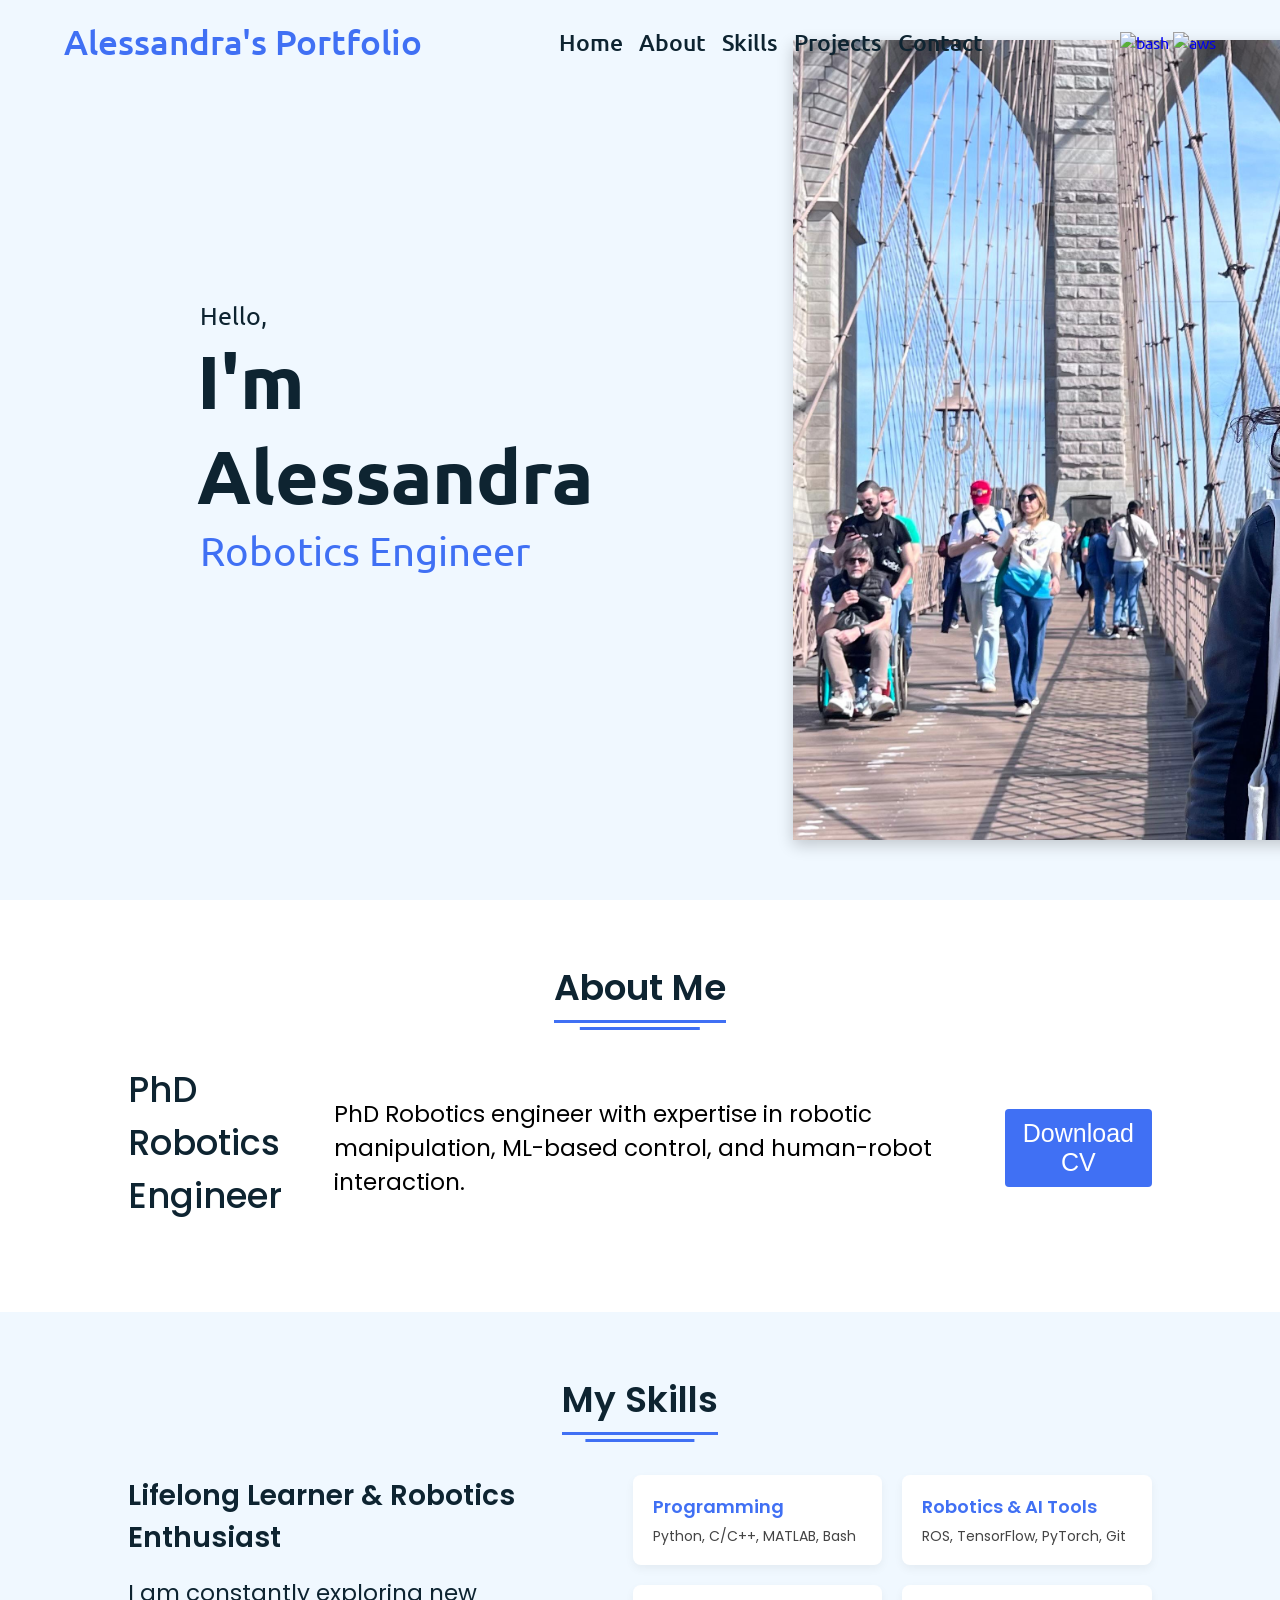
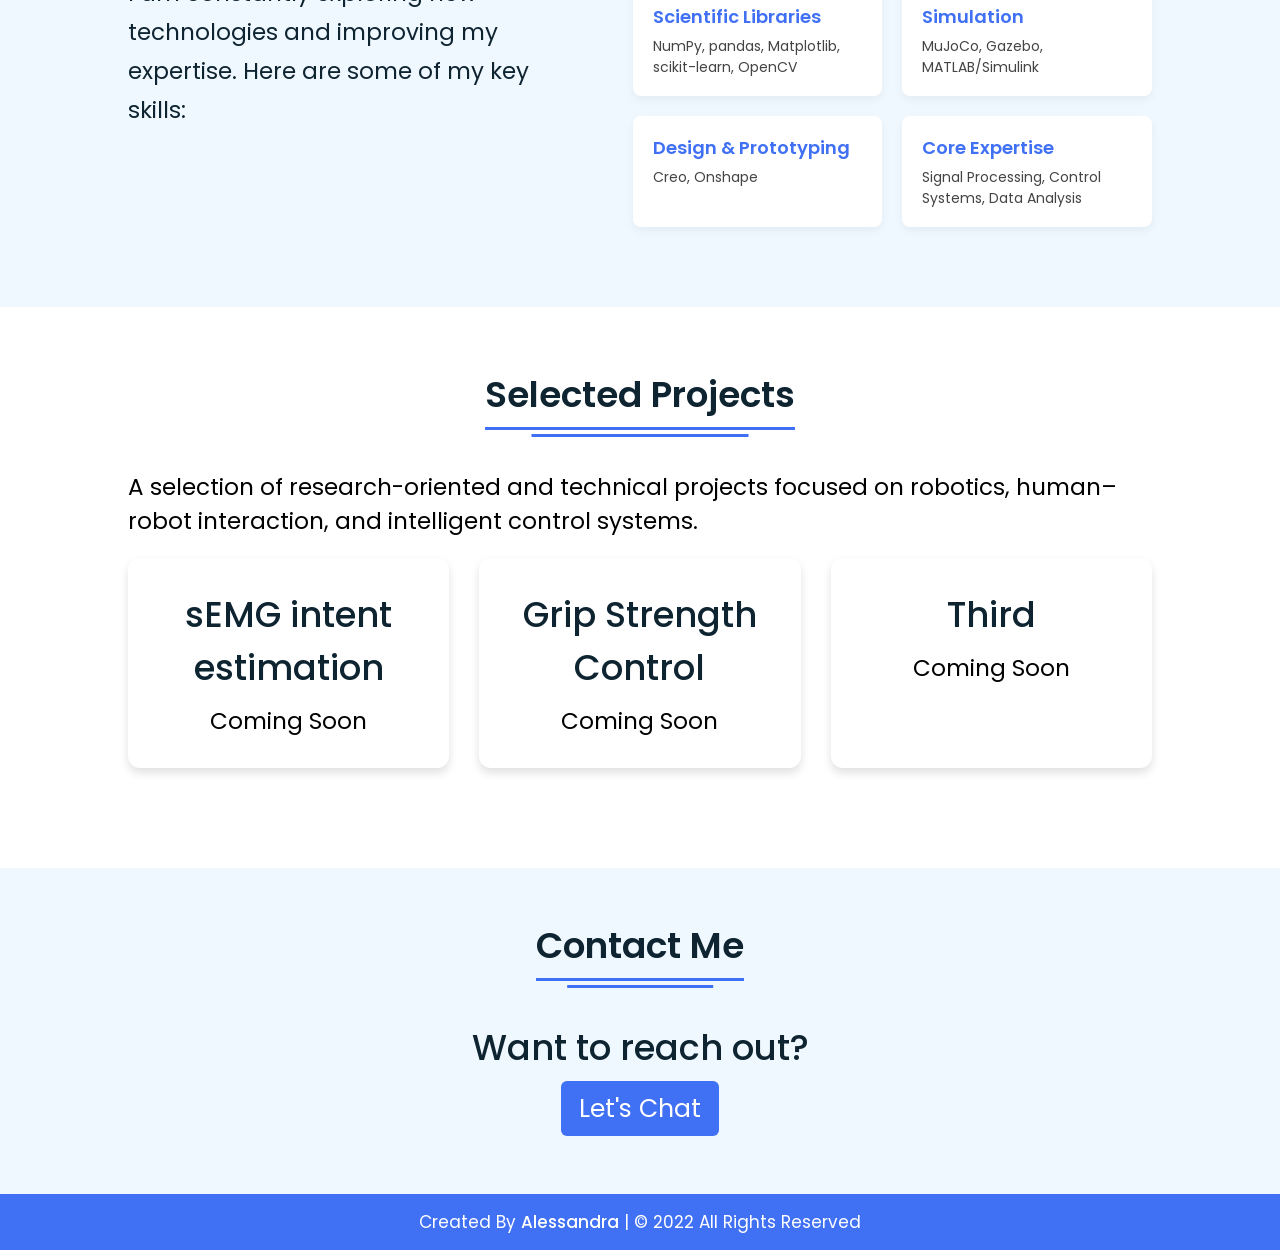
==== commit d602d838: "Change 'Services' link to 'Projects'" ====
--- a/index.html
+++ b/index.html
@@ -33,7 +33,7 @@
           <li><a href="#home">Home</a></li>
           <li><a href="#about">About</a></li>
           <li><a href="#skills">Skills</a></li>
-          <li><a href="#services">Services</a></li>
+          <li><a href="#services">Projects</a></li>
           <li><a href="#contact">Contact</a></li>
 
           <div class="cancel-btn">
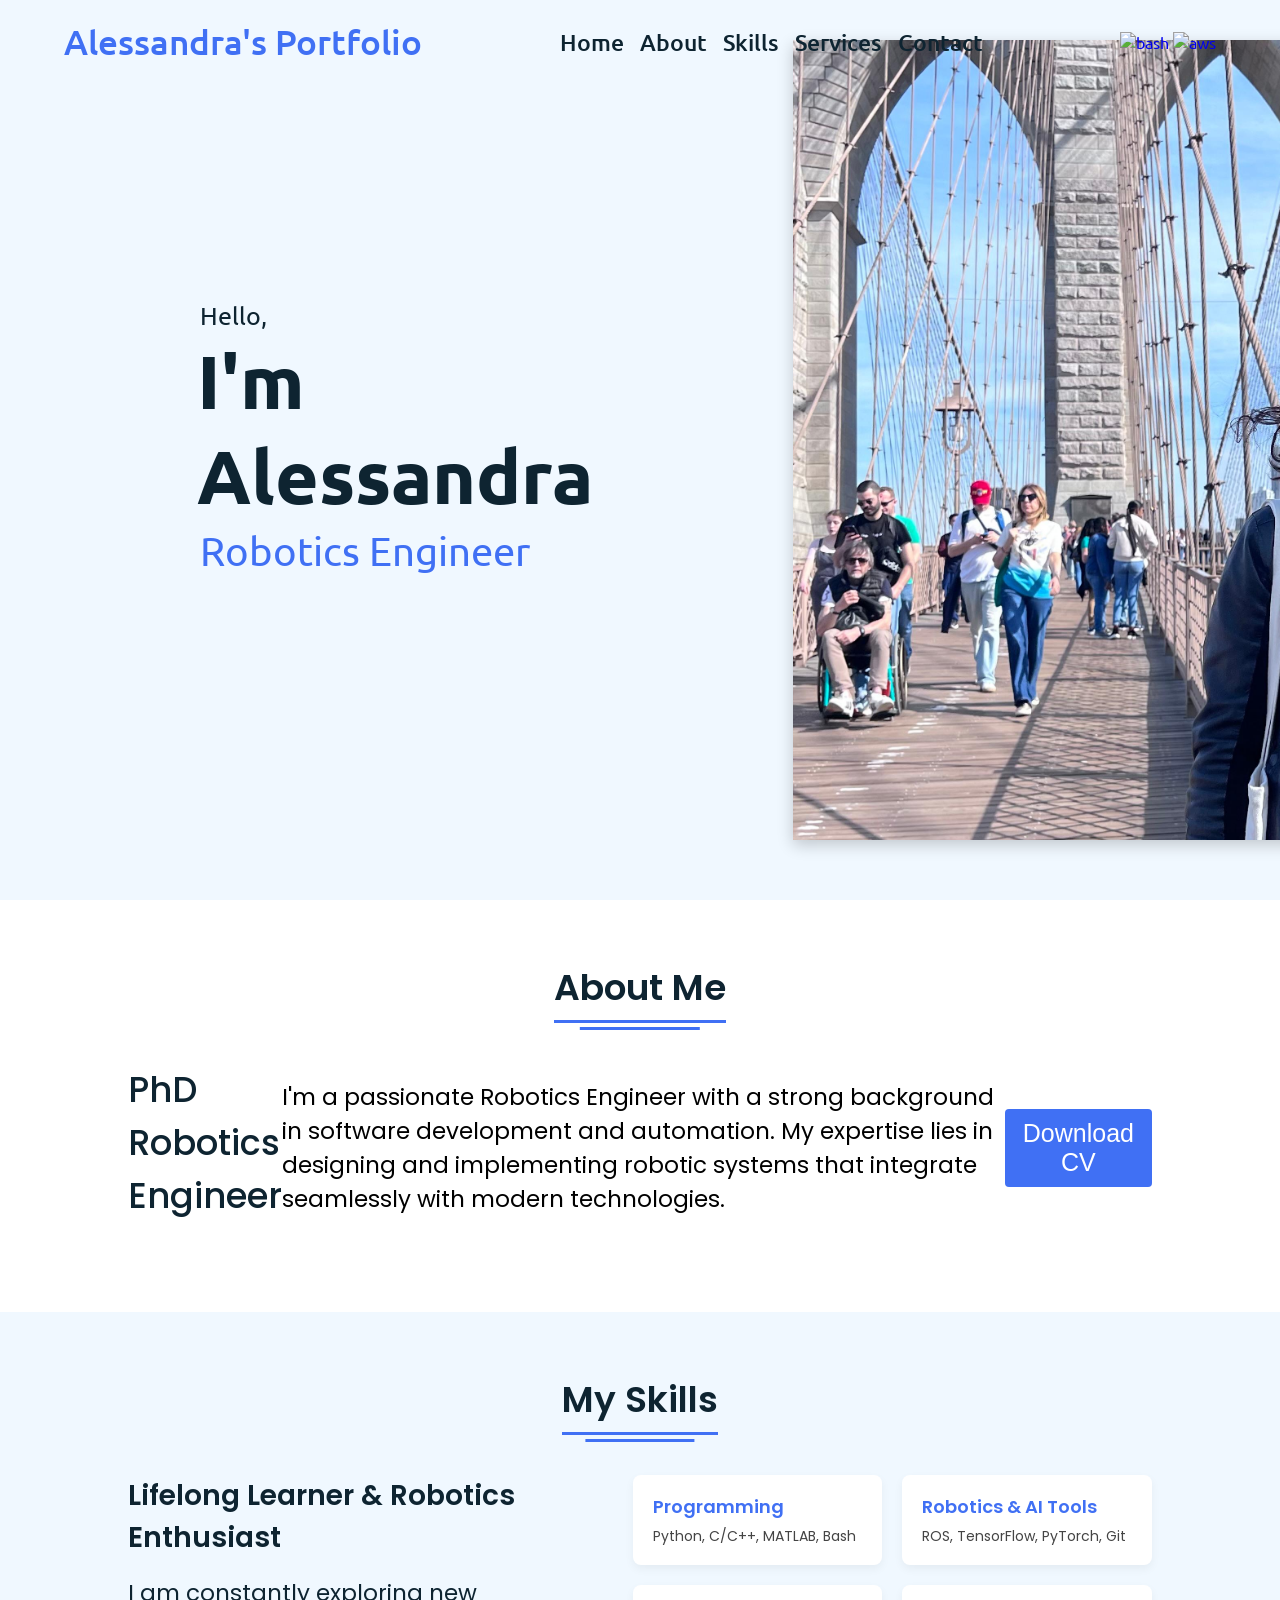
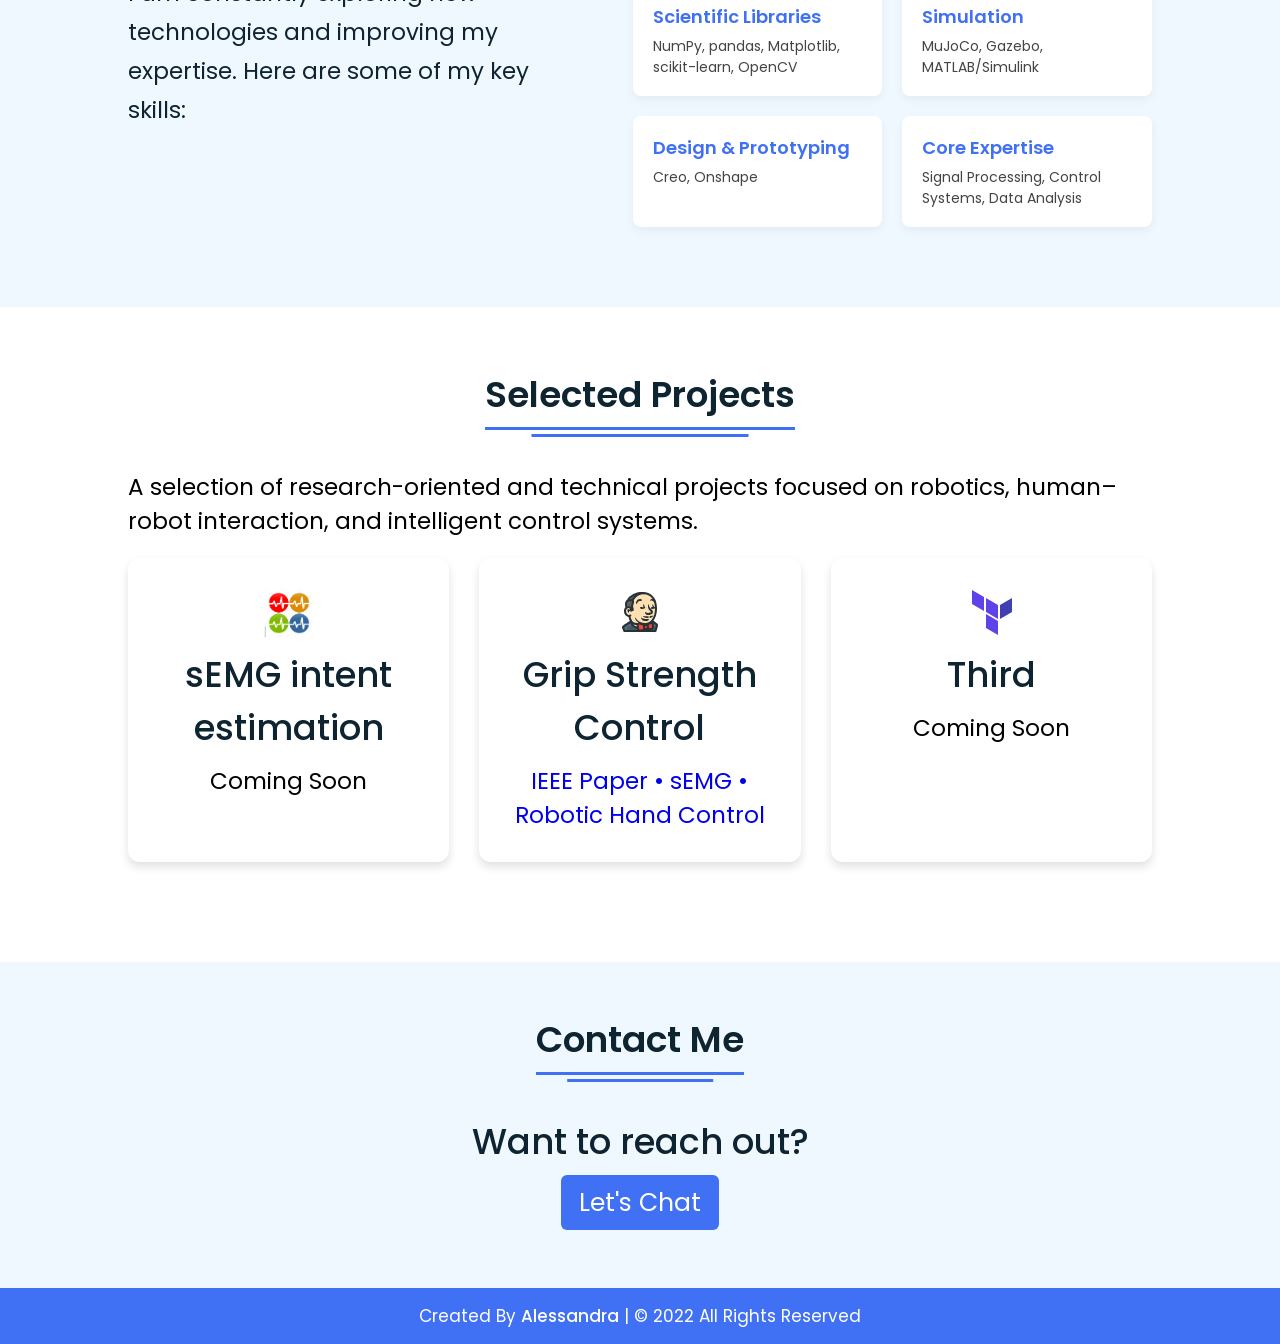
==== commit a3010718: "Added grip strength control page" ====
--- a/index.html
+++ b/index.html
@@ -33,7 +33,7 @@
           <li><a href="#home">Home</a></li>
           <li><a href="#about">About</a></li>
           <li><a href="#skills">Skills</a></li>
-          <li><a href="#services">Projects</a></li>
+          <li><a href="#services">Services</a></li>
           <li><a href="#contact">Contact</a></li>
 
           <div class="cancel-btn">
@@ -88,7 +88,7 @@
         <!-- <div class="right"> -->
           <div class="topic">PhD Robotics Engineer</div>
           
-          <p>PhD Robotics engineer with expertise in robotic manipulation, ML-based control, and human-robot interaction. </p>
+          <p>I'm a passionate Robotics Engineer with a strong background in software development and automation. My expertise lies in designing and implementing robotic systems that integrate seamlessly with modern technologies.</p>
           
           <div class="button">
             <!-- <button>Download CV</button> -->
@@ -174,26 +174,26 @@
             rel="noopener noreferrer"
             class="project-link"> -->
         <div class="box">
-          <!-- <div class="icon">
-              <object data="images/emg.jpeg" type="image/svg+xml"></object>
-          </div> -->
+          <div class="icon">
+            <img src="images/emg.jpeg" style="width:50px; height:auto;" alt="icona">
+          </div>
 
           <div class="topic">sEMG intent estimation</div>
           <p>Coming Soon</p>
         </div>
 
+        <a href="/projects/grasp-strength-control/" class="box">
+          <div class="icon">
+            <svg xmlns="http://www.w3.org/2000/svg"  viewBox="0 0 48 48" width="48px" height="48px"><path fill="#ffe0b2" d="M15.2,33.5c-0.5,0.3-8.2,5.2-8.2,5.5c0,0.4,0,0.4,0,0.4L8.4,43h31.2c0,0,1.5-4.8,1.4-6 c0-0.6-5-3.9-5-3.9s3.9-3.9,4-12.4c0-0.8,0-1.6-0.1-2.4C39.2,8.7,33.1,5.3,26.7,5c-6.5-0.2-10.1,2.8-10.1,2.8s-4.1,1.4-4.5,4.7 c0,0-3.2,0.6-1.5,7.1C9.3,20.6,9,22,9,23c0,1.3,0.4,2.8,1.2,3.7c1.7,1.8,3.1,1.4,3.1,1.4S13.9,31.3,15.2,33.5z"/><path fill="#f44336" d="M36.8,36.9C36.6,35.6,36,35,34.7,35h-0.1l-0.1,0c-0.4,0.1-1,0.3-2.7,1.5l-1,0.7 C30.6,37.1,30.3,37,30,37c-0.5,0-0.9,0.2-1.3,0.5l-1-0.5L26,36.1c-0.9-0.4-1.8-0.7-2.5-0.7c-0.5,0-0.9,0.1-1.3,0.3 c-0.5,0.4-0.7,1-0.6,1.8c0,0.4,0.1,0.9,0.1,1.3c0.2,2.1,0.3,3.6,2.3,3.7c0.1,0,0.2,0,0.3,0c1.1,0,2.4-0.4,3.6-1.3l0.9-0.6 c0.3,0.2,0.7,0.4,1.1,0.4c0.5,0,0.9-0.2,1.2-0.4l1.4,0.3c0.6,0.1,1.1,0.2,1.6,0.2l0.4,0c0.5,0,1,0,1.5-0.3c0.6-0.3,0.9-1,0.9-2.1 c0-0.5-0.1-1-0.1-1.4L36.8,36.9z"/><path fill="#fff" d="M21.7,38.9c0-0.4-0.1-0.8-0.1-1.3c-0.1-0.6,0-1,0.2-1.4c-5-0.1-6.6-2.7-6.6-2.7s-0.3,1.6,1.1,3.4 c2.1,2.5,5.3,2.8,5.3,2.8h0.2C21.8,39.5,21.8,39.2,21.7,38.9z"/><path fill="#546e7a" d="M22.9,43l-0.7-1.4c-0.1-0.3-0.2-0.6-0.3-1.1l-0.1-0.7l-0.7-0.1c-0.9-0.2-3.1-0.8-4.7-2.7 c-0.5-0.6-0.8-1.3-1-2L15,33.7l-1.1,0.7c-2,1.3-5.3,3.4-6.4,4.3l-0.6,0.5L8.4,43L22.9,43L22.9,43z"/><path fill="#455a64" d="M12.2,43h10.7l-0.7-1.4c-0.1-0.3-0.2-0.6-0.3-1.1l-0.1-0.7l-0.7-0.1c-0.9-0.2-3.1-0.8-4.7-2.7 c-0.1-0.1-0.2-0.3-0.3-0.4L11,40L12.2,43z"/><path fill="#546e7a" d="M40.7,36.5c-0.6-0.6-2.4-1.9-3.1-2.4l-0.7-0.5c-0.2,0.2-0.6,0.7-1.3,1.2l0.7,0.7 c0.3,0.3,0.5,0.8,0.6,1.3l0,0.3c0.1,0.4,0.1,0.9,0.1,1.4c0,1.7-0.6,2-0.9,2.1c-0.2,0.1-0.5,0.2-0.8,0.2l0.1,2h4.1l0.2-0.7 c0.5-1.6,1.1-3.9,1.2-4.9l0-0.5L40.7,36.5z"/><path fill="#455a64" d="M39.6,43l0.2-0.7c0.3-0.8,0.5-1.9,0.8-2.8l-3.7-2c0,0.3,0.1,0.7,0.1,1.1c0,1.7-0.6,2-0.9,2.1 c-0.2,0.1-0.5,0.2-0.8,0.2l0.1,2L39.6,43L39.6,43z"/><path fill="#616161" d="M10.3,19.8C10.3,19.8,10.4,19.7,10.3,19.8L10.3,19.8l0.1-0.1c0.5-0.4,1.2-0.7,1.8-0.7 c0.6,0,0.9,0.2,1.2,0.3c1.3,0.7,1.6,2,1.7,2.9l0,0l0,0.1l0,0.1c0.6-0.2,1.2-0.4,1.4-0.5c0-0.1,0-0.3-0.1-0.6 c-0.1-0.4-0.2-0.9-0.4-1.4c-0.4-1.1-0.3-2.5,0.3-4.3l0.1-0.2c0.1-0.4,0.3-0.8,0.3-1.1c0-0.3,0.1-0.6,0.1-0.7c0-0.3-0.1-0.5-0.2-0.8 l-0.2-0.5l0.3-0.5c0.9-1.5,4.2-6.5,10.9-6.5c0.2,0,0.4,0,0.7,0l-0.2,0C27.7,5.1,27.2,5,26.7,5c-0.2,0-0.5,0-0.7,0l0,0 c-5.4,0-8.7,2.3-9.3,2.7l-0.1,0.1l-0.1,0.1c-0.6,0.2-3.7,1.5-4.3,4.2L12,12.4l-0.4,0.2c-0.4,0.2-0.7,0.5-0.9,0.9 c-0.7,1.2-0.8,3-0.3,5.5l0.1,0.5L10.1,20c0,0-0.1,0.1-0.1,0.1C10.1,20,10.2,19.9,10.3,19.8z"/><path fill="#263238" d="M28 41H34V43H28zM14.2 22.4c-.1-.9-.4-1.7-1.1-2.1-.3-.1-.5-.2-.8-.2-.5 0-1.1.2-1.6.9l-.7-2c.9-.5 1.7-.8 2.5-.8.5 0 1 .1 1.5.3.4.2.8.5 1.1.8-.2-1.4.1-2.9.5-4.1.2-.5.3-1 .4-1.3.1-.6 0-.7-.2-1-1.9.2-3.5.7-3.5.7l-.5-1.9c.1 0 2.1-.6 4.4-.8l.7-.1.3.6c0 0 .1.1.1.2.3.3.7.9.8 1.9 0 .2 0 .6-.1.9-.1.5-.3.9-.4 1.5-.4 1.2-.7 2.6-.3 3.6.2.6.3 1.2.4 1.6.1.4.2 1.3-.2 1.6-.4.3-2.7 1-2.7 1S14.3 23.3 14.2 22.4z"/><path fill="#263238" d="M17.5,12.6l-1.8-0.8c0-0.1,3.7-8.2,13-7.6l-0.1,2C20.6,5.8,17.5,12.6,17.5,12.6z"/><path fill="#fff" d="M22,36.2c-5.1,0-6.8-2.7-6.8-2.7s-0.3,1.6,1.1,3.4c2.1,2.5,5.3,2.8,5.3,2.8"/><path fill="#263238" d="M21.5 40.7c-.1 0-3.6-.4-5.9-3.2-1.7-2.2-1.4-4-1.3-4.2l.5-2.6 1.4 2.3c.1.1 1.5 2.2 5.9 2.2v2c-2.1 0-3.7-.4-4.9-1 0 0 0 0 0 .1 1.8 2.1 4.5 2.4 4.6 2.4L21.5 40.7zM34.7 42c-.1 0-.2 0-.3 0-1.8 0-3.5-.6-3.6-.6l.7-1.9c0 0 1.4.5 2.8.5l.1 0c.5 0 1 0 1.3-.1C36 39.7 36 39 36 38.6c0-.4-.1-.9-.1-1.3l0-.3c-.1-.8-.4-1.1-1.2-1.1-.6.1-2.5 1.5-3.2 2L31 38.3l-1.2-1.6.4-.3c1.9-1.4 3.4-2.4 4.4-2.4 1.8 0 2.9 1 3.2 2.8l0 .3c.1.4.1 1 .2 1.5 0 1.5-.4 2.6-1.4 3C35.9 42 35.3 42 34.7 42z"/><path fill="#263238" d="M24.3 43.6c-.1 0-.2 0-.3 0-2.9-.2-3.1-2.5-3.2-4.6 0-.4-.1-.8-.1-1.2-.2-1.6.5-2.4 1-2.8 1.3-.9 3.3-.5 4.8.2l3 1.6-.9 1.8-3-1.6c-1.2-.6-2.4-.7-2.7-.4-.2.2-.2.6-.2.9.1.4.1.9.1 1.3.2 2.4.4 2.7 1.4 2.8 2.1.2 4.2-1.8 4.2-1.9l1.4 1.4C29.6 41.3 27.2 43.6 24.3 43.6zM21 15.4c0 0-.2.6-.6.6-.2 0-.4-.4-.4-.8 0-1.2.8-2.7 1.6-3.4.6-.5 1.4-.8 2.3-.8.4 0 .9 0 1.3.2.5.2.8.6.8 1.4 0 0 0 .4-1.3.4-.8 0-1.8.1-2.2.5C22.1 13.9 21.5 14.3 21 15.4zM26.4 21c-.5 0-1.1-.1-1.6-.2-.6-.1-.9-.7-.7-1.2l.2-.3c.1-.2.3-.3.5-.3.1 0 .2 0 .3 0 .8.2 2 .2 2.4.2-.5-1.9-.4-3.3-.1-3.3s1.1 2.3 1.5 2.8c.4.5.3 1.1-.1 1.5C28.1 20.8 27.3 21 26.4 21zM36.4 21c-.2 0-.3 0-.5 0-.6-.1-.9-.5-.9-1.1 0 0 .1-.9.6-.9.4 0 .9.2 1.1.2C36.5 18 36.2 16 36.5 16c.3 0 1 2.4 2.4 3.3.4.3.4.9-.2 1.3C37.9 20.9 37.2 21 36.4 21zM38.3 14.5c-.2-.8-1.1-1.5-2.1-1.8C34.9 12.4 34 13 34 13c0-.9.7-1.6 1-1.7.4-.2.6-.3 1-.3 2.1 0 2.9 1.3 3.6 2.6L38.3 14.5z"/><path fill="#263238" d="M31.9 27c-.1 0-.3 0-.4 0 0 0 0 0 0 0-.7 0-1.3-.2-1.7-.7-.8-.9-.9-2.1-.6-2.3.3-.2.5.5 1.5.8 0 0 .7.1.9.1.2 0 .3 0 .5 0 1.3 0 2.4-.3 2.8-.6C35 24.2 35 24 35 24c0 0 0-.3-1.3-1.5-1.3-1.2-1.7-2.7-1.7-4 0-1.5.2-2.5.4-2.5.3 0 .6 3.2 2.7 5 1.5 1.3 1.9 2.2 1.9 3.1 0 .9-.5 1.4-.8 1.7C35.1 26.8 33.3 27 31.9 27zM31.4 30c-3.1-.1-4.7-2-4.7-2s3.5.3 5.8.3V30H31.4zM33.6 30v-.9-.9c.2-.1 1.8.1 3.6-.6C36.8 29.7 33.7 30 33.6 30zM29.1 33c-2.2 0-3.3-.6-4.1-3.2 0 0-.1-.2.2-.3s.4.1.4.1c.4 1.1 2.1 1.4 4.2 1.4.1 0 .2 0 .3 0 1 0 3 0 3 0s-.4 2-2.5 2C30.3 33 29.3 33 29.1 33z"/><path fill="#263238" d="M29 37c-3.2 0-5.7-1-8.4-3.9-1.5-1.6-1.5-3.7-1.3-3.9s.5 1.2 1.7 2.5c2.4 2.6 5.8 3.4 8.7 3.2 3.8-.3 5.4-2.5 5.7-2.7l1.7 1.2c-.1.1-2.4 3.1-7.2 3.5C29.5 37 29.3 37 29 37zM13.4 29l-.1-1-.1-1c0 0 .2-.1.6-.4.3-.2.6-.2.9 0l.5.4c.3.3.3.8 0 1.1C14.3 28.9 13.5 29 13.4 29zM13 23l1.6.6c-.1-.4-.6-2.2-2-2.6-.4-.1-1.1.2-1.2.9 0 0 0 .2 0 .3 0 0 0 .1 0 .1C11.5 24 13 25 13 25V23z"/><path fill="#263238" d="M30,42c-1.7,0-3-1.3-3-3s1.3-3,3-3s3,1.3,3,3S31.7,42,30,42z M30,38c-0.5,0-1,0.4-1,1s0.4,1,1,1 s1-0.4,1-1S30.6,38,30,38z"/><path fill="#263238" d="M39.6,44H8.4c-0.4,0-0.8-0.2-0.9-0.6l-1.4-3.5C6,39.6,6,39.5,6,39.3l0-0.4c0.1-1,5.7-4.5,7.9-5.8 c-0.7-1.5-1.2-3.1-1.4-4.1c-0.8-0.1-1.8-0.5-3-1.7C8.4,26.2,8,24.3,8,23c0-0.9,0.2-2.4,1.4-3.7c-0.6-2.7-0.5-4.8,0.4-6.2 c0.4-0.7,0.9-1,1.3-1.3c0.8-3.1,4.1-4.5,4.9-4.9c0.8-0.6,4.5-3.1,10.7-2.9c8.4,0.3,13.6,5.5,14.2,14.2C41,19,41,19.8,41,20.6 c0,6.5-2.3,10.5-3.5,12.1c4.5,3.1,4.5,3.6,4.5,4.1c0.1,1.3-1.1,5.2-1.5,6.4C40.4,43.7,40,44,39.6,44z M9.1,42h29.7 c0.6-1.9,1.1-3.9,1.2-4.7c-0.6-0.6-2.7-2.2-4.6-3.4c-0.2-0.2-0.4-0.4-0.4-0.7s0.1-0.6,0.3-0.8c0,0,3.6-3.7,3.7-11.7 c0-0.7,0-1.5-0.1-2.3C38.2,8,30.9,6.2,26.6,6c-6-0.2-9.4,2.5-9.5,2.6c-0.1,0.1-0.2,0.1-0.3,0.2c0,0-3.5,1.2-3.8,3.9 c-0.1,0.4-0.4,0.8-0.8,0.9c-0.7,0.2-1.8,1.7-0.7,5.9c0.1,0.4,0,0.8-0.3,1c-1,0.8-1.1,2-1.1,2.6c0,1.2,0.4,2.4,1,3 c1.2,1.3,2.1,1.1,2.1,1.1c0.3-0.1,0.6,0,0.8,0.1c0.2,0.2,0.4,0.4,0.4,0.7c0,0,0.5,3.1,1.8,5.1c0.1,0.2,0.2,0.5,0.1,0.8 c-0.1,0.3-0.2,0.5-0.5,0.6c-0.7,0.4-6.3,4-7.7,5L9.1,42z M40.1,37.4L40.1,37.4L40.1,37.4z"/></svg>
+          </div>
+          <div class="topic">Grip Strength Control</div>
+          <p>IEEE Paper • sEMG • Robotic Hand Control</p>
+        </a>
+
         <div class="box">
-          <!--<div class="icon">
-            <svg xmlns="http://www.w3.org/2000/svg"  viewBox="0 0 48 48" width="48px" height="48px"><path fill="#ffe0b2" d="M15.2,33.5c-0.5,0.3-8.2,5.2-8.2,5.5c0,0.4,0,0.4,0,0.4L8.4,43h31.2c0,0,1.5-4.8,1.4-6 c0-0.6-5-3.9-5-3.9s3.9-3.9,4-12.4c0-0.8,0-1.6-0.1-2.4C39.2,8.7,33.1,5.3,26.7,5c-6.5-0.2-10.1,2.8-10.1,2.8s-4.1,1.4-4.5,4.7 c0,0-3.2,0.6-1.5,7.1C9.3,20.6,9,22,9,23c0,1.3,0.4,2.8,1.2,3.7c1.7,1.8,3.1,1.4,3.1,1.4S13.9,31.3,15.2,33.5z"/><path fill="#f44336" d="M36.8,36.9C36.6,35.6,36,35,34.7,35h-0.1l-0.1,0c-0.4,0.1-1,0.3-2.7,1.5l-1,0.7 C30.6,37.1,30.3,37,30,37c-0.5,0-0.9,0.2-1.3,0.5l-1-0.5L26,36.1c-0.9-0.4-1.8-0.7-2.5-0.7c-0.5,0-0.9,0.1-1.3,0.3 c-0.5,0.4-0.7,1-0.6,1.8c0,0.4,0.1,0.9,0.1,1.3c0.2,2.1,0.3,3.6,2.3,3.7c0.1,0,0.2,0,0.3,0c1.1,0,2.4-0.4,3.6-1.3l0.9-0.6 c0.3,0.2,0.7,0.4,1.1,0.4c0.5,0,0.9-0.2,1.2-0.4l1.4,0.3c0.6,0.1,1.1,0.2,1.6,0.2l0.4,0c0.5,0,1,0,1.5-0.3c0.6-0.3,0.9-1,0.9-2.1 c0-0.5-0.1-1-0.1-1.4L36.8,36.9z"/><path fill="#fff" d="M21.7,38.9c0-0.4-0.1-0.8-0.1-1.3c-0.1-0.6,0-1,0.2-1.4c-5-0.1-6.6-2.7-6.6-2.7s-0.3,1.6,1.1,3.4 c2.1,2.5,5.3,2.8,5.3,2.8h0.2C21.8,39.5,21.8,39.2,21.7,38.9z"/><path fill="#546e7a" d="M22.9,43l-0.7-1.4c-0.1-0.3-0.2-0.6-0.3-1.1l-0.1-0.7l-0.7-0.1c-0.9-0.2-3.1-0.8-4.7-2.7 c-0.5-0.6-0.8-1.3-1-2L15,33.7l-1.1,0.7c-2,1.3-5.3,3.4-6.4,4.3l-0.6,0.5L8.4,43L22.9,43L22.9,43z"/><path fill="#455a64" d="M12.2,43h10.7l-0.7-1.4c-0.1-0.3-0.2-0.6-0.3-1.1l-0.1-0.7l-0.7-0.1c-0.9-0.2-3.1-0.8-4.7-2.7 c-0.1-0.1-0.2-0.3-0.3-0.4L11,40L12.2,43z"/><path fill="#546e7a" d="M40.7,36.5c-0.6-0.6-2.4-1.9-3.1-2.4l-0.7-0.5c-0.2,0.2-0.6,0.7-1.3,1.2l0.7,0.7 c0.3,0.3,0.5,0.8,0.6,1.3l0,0.3c0.1,0.4,0.1,0.9,0.1,1.4c0,1.7-0.6,2-0.9,2.1c-0.2,0.1-0.5,0.2-0.8,0.2l0.1,2h4.1l0.2-0.7 c0.5-1.6,1.1-3.9,1.2-4.9l0-0.5L40.7,36.5z"/><path fill="#455a64" d="M39.6,43l0.2-0.7c0.3-0.8,0.5-1.9,0.8-2.8l-3.7-2c0,0.3,0.1,0.7,0.1,1.1c0,1.7-0.6,2-0.9,2.1 c-0.2,0.1-0.5,0.2-0.8,0.2l0.1,2L39.6,43L39.6,43z"/><path fill="#616161" d="M10.3,19.8C10.3,19.8,10.4,19.7,10.3,19.8L10.3,19.8l0.1-0.1c0.5-0.4,1.2-0.7,1.8-0.7 c0.6,0,0.9,0.2,1.2,0.3c1.3,0.7,1.6,2,1.7,2.9l0,0l0,0.1l0,0.1c0.6-0.2,1.2-0.4,1.4-0.5c0-0.1,0-0.3-0.1-0.6 c-0.1-0.4-0.2-0.9-0.4-1.4c-0.4-1.1-0.3-2.5,0.3-4.3l0.1-0.2c0.1-0.4,0.3-0.8,0.3-1.1c0-0.3,0.1-0.6,0.1-0.7c0-0.3-0.1-0.5-0.2-0.8 l-0.2-0.5l0.3-0.5c0.9-1.5,4.2-6.5,10.9-6.5c0.2,0,0.4,0,0.7,0l-0.2,0C27.7,5.1,27.2,5,26.7,5c-0.2,0-0.5,0-0.7,0l0,0 c-5.4,0-8.7,2.3-9.3,2.7l-0.1,0.1l-0.1,0.1c-0.6,0.2-3.7,1.5-4.3,4.2L12,12.4l-0.4,0.2c-0.4,0.2-0.7,0.5-0.9,0.9 c-0.7,1.2-0.8,3-0.3,5.5l0.1,0.5L10.1,20c0,0-0.1,0.1-0.1,0.1C10.1,20,10.2,19.9,10.3,19.8z"/><path fill="#263238" d="M28 41H34V43H28zM14.2 22.4c-.1-.9-.4-1.7-1.1-2.1-.3-.1-.5-.2-.8-.2-.5 0-1.1.2-1.6.9l-.7-2c.9-.5 1.7-.8 2.5-.8.5 0 1 .1 1.5.3.4.2.8.5 1.1.8-.2-1.4.1-2.9.5-4.1.2-.5.3-1 .4-1.3.1-.6 0-.7-.2-1-1.9.2-3.5.7-3.5.7l-.5-1.9c.1 0 2.1-.6 4.4-.8l.7-.1.3.6c0 0 .1.1.1.2.3.3.7.9.8 1.9 0 .2 0 .6-.1.9-.1.5-.3.9-.4 1.5-.4 1.2-.7 2.6-.3 3.6.2.6.3 1.2.4 1.6.1.4.2 1.3-.2 1.6-.4.3-2.7 1-2.7 1S14.3 23.3 14.2 22.4z"/><path fill="#263238" d="M17.5,12.6l-1.8-0.8c0-0.1,3.7-8.2,13-7.6l-0.1,2C20.6,5.8,17.5,12.6,17.5,12.6z"/><path fill="#fff" d="M22,36.2c-5.1,0-6.8-2.7-6.8-2.7s-0.3,1.6,1.1,3.4c2.1,2.5,5.3,2.8,5.3,2.8"/><path fill="#263238" d="M21.5 40.7c-.1 0-3.6-.4-5.9-3.2-1.7-2.2-1.4-4-1.3-4.2l.5-2.6 1.4 2.3c.1.1 1.5 2.2 5.9 2.2v2c-2.1 0-3.7-.4-4.9-1 0 0 0 0 0 .1 1.8 2.1 4.5 2.4 4.6 2.4L21.5 40.7zM34.7 42c-.1 0-.2 0-.3 0-1.8 0-3.5-.6-3.6-.6l.7-1.9c0 0 1.4.5 2.8.5l.1 0c.5 0 1 0 1.3-.1C36 39.7 36 39 36 38.6c0-.4-.1-.9-.1-1.3l0-.3c-.1-.8-.4-1.1-1.2-1.1-.6.1-2.5 1.5-3.2 2L31 38.3l-1.2-1.6.4-.3c1.9-1.4 3.4-2.4 4.4-2.4 1.8 0 2.9 1 3.2 2.8l0 .3c.1.4.1 1 .2 1.5 0 1.5-.4 2.6-1.4 3C35.9 42 35.3 42 34.7 42z"/><path fill="#263238" d="M24.3 43.6c-.1 0-.2 0-.3 0-2.9-.2-3.1-2.5-3.2-4.6 0-.4-.1-.8-.1-1.2-.2-1.6.5-2.4 1-2.8 1.3-.9 3.3-.5 4.8.2l3 1.6-.9 1.8-3-1.6c-1.2-.6-2.4-.7-2.7-.4-.2.2-.2.6-.2.9.1.4.1.9.1 1.3.2 2.4.4 2.7 1.4 2.8 2.1.2 4.2-1.8 4.2-1.9l1.4 1.4C29.6 41.3 27.2 43.6 24.3 43.6zM21 15.4c0 0-.2.6-.6.6-.2 0-.4-.4-.4-.8 0-1.2.8-2.7 1.6-3.4.6-.5 1.4-.8 2.3-.8.4 0 .9 0 1.3.2.5.2.8.6.8 1.4 0 0 0 .4-1.3.4-.8 0-1.8.1-2.2.5C22.1 13.9 21.5 14.3 21 15.4zM26.4 21c-.5 0-1.1-.1-1.6-.2-.6-.1-.9-.7-.7-1.2l.2-.3c.1-.2.3-.3.5-.3.1 0 .2 0 .3 0 .8.2 2 .2 2.4.2-.5-1.9-.4-3.3-.1-3.3s1.1 2.3 1.5 2.8c.4.5.3 1.1-.1 1.5C28.1 20.8 27.3 21 26.4 21zM36.4 21c-.2 0-.3 0-.5 0-.6-.1-.9-.5-.9-1.1 0 0 .1-.9.6-.9.4 0 .9.2 1.1.2C36.5 18 36.2 16 36.5 16c.3 0 1 2.4 2.4 3.3.4.3.4.9-.2 1.3C37.9 20.9 37.2 21 36.4 21zM38.3 14.5c-.2-.8-1.1-1.5-2.1-1.8C34.9 12.4 34 13 34 13c0-.9.7-1.6 1-1.7.4-.2.6-.3 1-.3 2.1 0 2.9 1.3 3.6 2.6L38.3 14.5z"/><path fill="#263238" d="M31.9 27c-.1 0-.3 0-.4 0 0 0 0 0 0 0-.7 0-1.3-.2-1.7-.7-.8-.9-.9-2.1-.6-2.3.3-.2.5.5 1.5.8 0 0 .7.1.9.1.2 0 .3 0 .5 0 1.3 0 2.4-.3 2.8-.6C35 24.2 35 24 35 24c0 0 0-.3-1.3-1.5-1.3-1.2-1.7-2.7-1.7-4 0-1.5.2-2.5.4-2.5.3 0 .6 3.2 2.7 5 1.5 1.3 1.9 2.2 1.9 3.1 0 .9-.5 1.4-.8 1.7C35.1 26.8 33.3 27 31.9 27zM31.4 30c-3.1-.1-4.7-2-4.7-2s3.5.3 5.8.3V30H31.4zM33.6 30v-.9-.9c.2-.1 1.8.1 3.6-.6C36.8 29.7 33.7 30 33.6 30zM29.1 33c-2.2 0-3.3-.6-4.1-3.2 0 0-.1-.2.2-.3s.4.1.4.1c.4 1.1 2.1 1.4 4.2 1.4.1 0 .2 0 .3 0 1 0 3 0 3 0s-.4 2-2.5 2C30.3 33 29.3 33 29.1 33z"/><path fill="#263238" d="M29 37c-3.2 0-5.7-1-8.4-3.9-1.5-1.6-1.5-3.7-1.3-3.9s.5 1.2 1.7 2.5c2.4 2.6 5.8 3.4 8.7 3.2 3.8-.3 5.4-2.5 5.7-2.7l1.7 1.2c-.1.1-2.4 3.1-7.2 3.5C29.5 37 29.3 37 29 37zM13.4 29l-.1-1-.1-1c0 0 .2-.1.6-.4.3-.2.6-.2.9 0l.5.4c.3.3.3.8 0 1.1C14.3 28.9 13.5 29 13.4 29zM13 23l1.6.6c-.1-.4-.6-2.2-2-2.6-.4-.1-1.1.2-1.2.9 0 0 0 .2 0 .3 0 0 0 .1 0 .1C11.5 24 13 25 13 25V23z"/><path fill="#263238" d="M30,42c-1.7,0-3-1.3-3-3s1.3-3,3-3s3,1.3,3,3S31.7,42,30,42z M30,38c-0.5,0-1,0.4-1,1s0.4,1,1,1 s1-0.4,1-1S30.6,38,30,38z"/><path fill="#263238" d="M39.6,44H8.4c-0.4,0-0.8-0.2-0.9-0.6l-1.4-3.5C6,39.6,6,39.5,6,39.3l0-0.4c0.1-1,5.7-4.5,7.9-5.8 c-0.7-1.5-1.2-3.1-1.4-4.1c-0.8-0.1-1.8-0.5-3-1.7C8.4,26.2,8,24.3,8,23c0-0.9,0.2-2.4,1.4-3.7c-0.6-2.7-0.5-4.8,0.4-6.2 c0.4-0.7,0.9-1,1.3-1.3c0.8-3.1,4.1-4.5,4.9-4.9c0.8-0.6,4.5-3.1,10.7-2.9c8.4,0.3,13.6,5.5,14.2,14.2C41,19,41,19.8,41,20.6 c0,6.5-2.3,10.5-3.5,12.1c4.5,3.1,4.5,3.6,4.5,4.1c0.1,1.3-1.1,5.2-1.5,6.4C40.4,43.7,40,44,39.6,44z M9.1,42h29.7 c0.6-1.9,1.1-3.9,1.2-4.7c-0.6-0.6-2.7-2.2-4.6-3.4c-0.2-0.2-0.4-0.4-0.4-0.7s0.1-0.6,0.3-0.8c0,0,3.6-3.7,3.7-11.7 c0-0.7,0-1.5-0.1-2.3C38.2,8,30.9,6.2,26.6,6c-6-0.2-9.4,2.5-9.5,2.6c-0.1,0.1-0.2,0.1-0.3,0.2c0,0-3.5,1.2-3.8,3.9 c-0.1,0.4-0.4,0.8-0.8,0.9c-0.7,0.2-1.8,1.7-0.7,5.9c0.1,0.4,0,0.8-0.3,1c-1,0.8-1.1,2-1.1,2.6c0,1.2,0.4,2.4,1,3 c1.2,1.3,2.1,1.1,2.1,1.1c0.3-0.1,0.6,0,0.8,0.1c0.2,0.2,0.4,0.4,0.4,0.7c0,0,0.5,3.1,1.8,5.1c0.1,0.2,0.2,0.5,0.1,0.8 c-0.1,0.3-0.2,0.5-0.5,0.6c-0.7,0.4-6.3,4-7.7,5L9.1,42z M40.1,37.4L40.1,37.4L40.1,37.4z"/></svg>
-          </div> -->
-          <div class="topic">Grip Strength Control</div>
-          <p>Coming Soon</p>
-        </div>
-
-        <div class="box">
-          <!--<div class="icon">
+          <div class="icon">
             <svg xmlns="http://www.w3.org/2000/svg"  viewBox="0 0 48 48" width="48px" height="48px"><polygon fill="#6042ea" points="17,23 5,16 5,2 17,9"/><polygon fill="#6042ea" points="31,31 19,24 19,10 31,17"/><polygon fill="#4040b2" points="33,31 45,24 45,10 33,17"/><polygon fill="#6042ea" points="31,47 19,40 19,26 31,33"/></svg>
-          </div>-->
+          </div>
           <div class="topic">Third</div>
           <p>Coming Soon</p>
         </div>
@@ -226,4 +226,4 @@
 
   <script src="script.js"></script>
 </body>
-</html>
+</html>
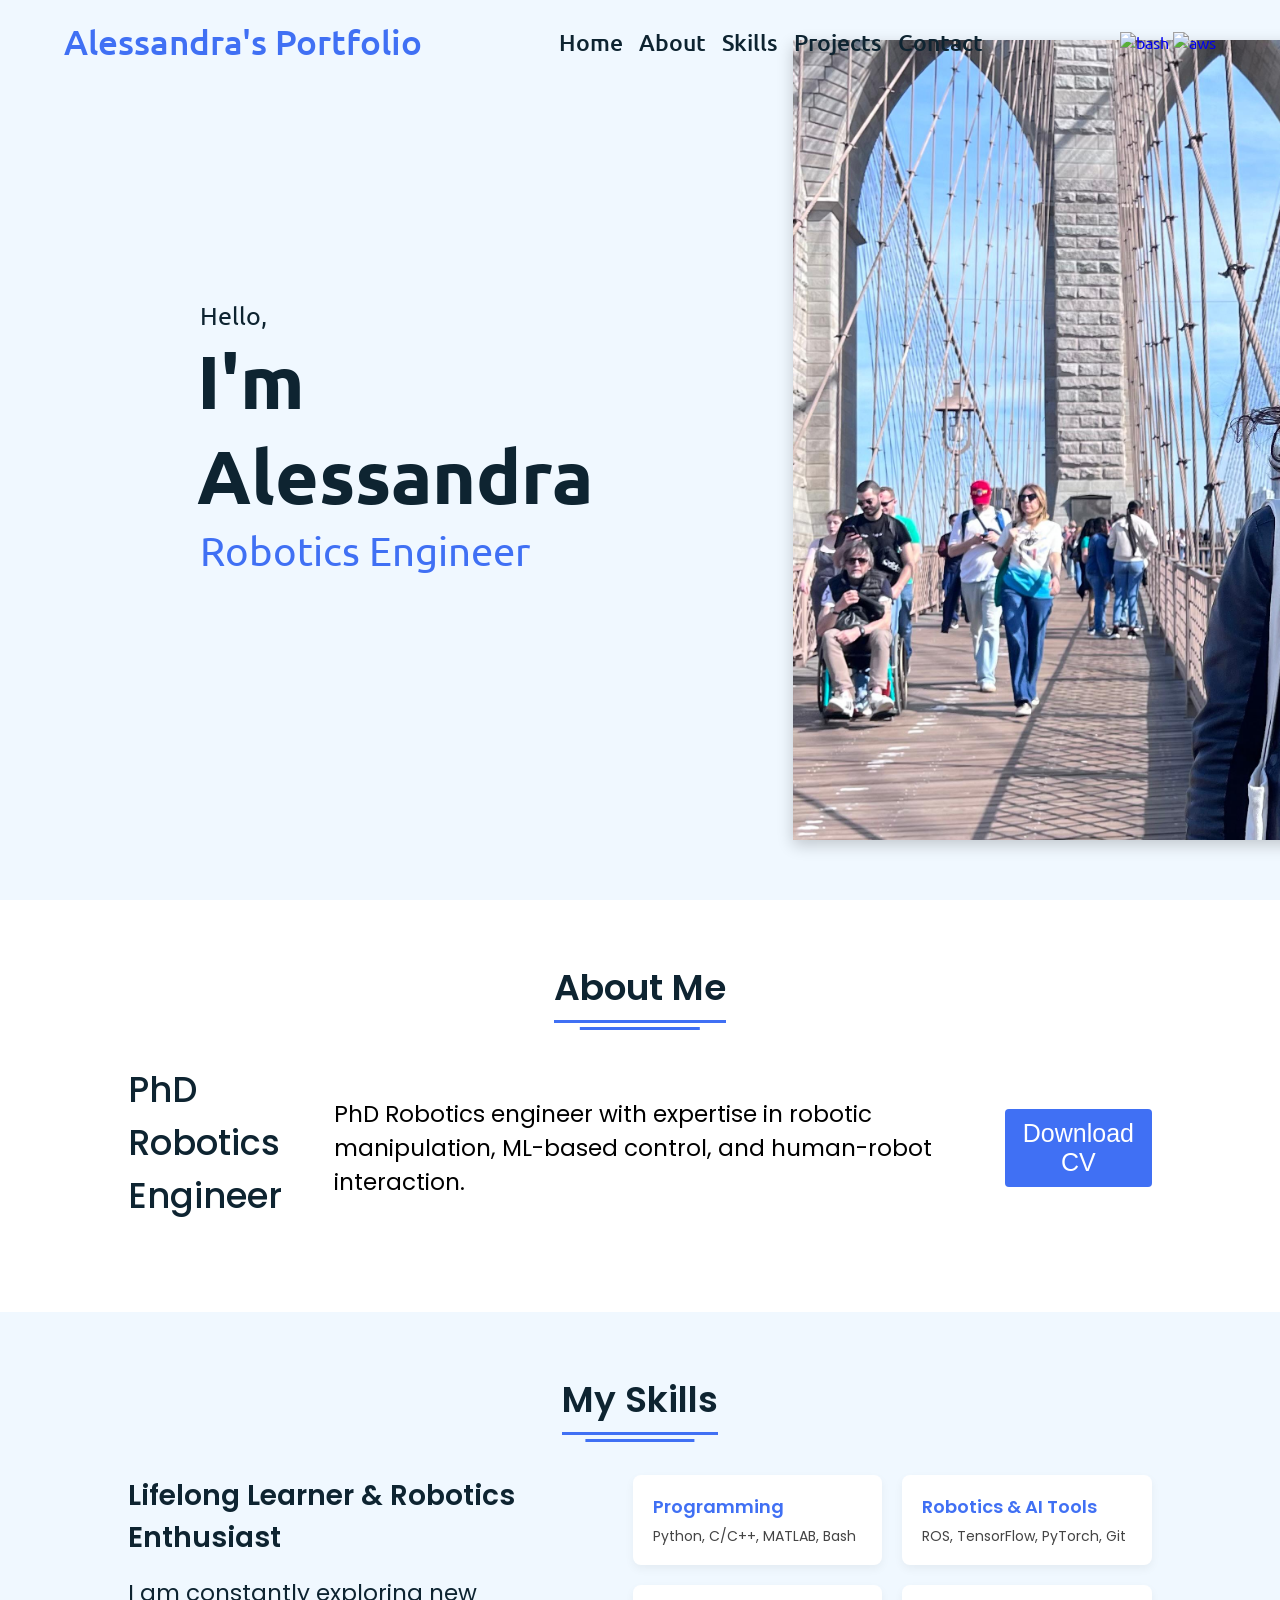
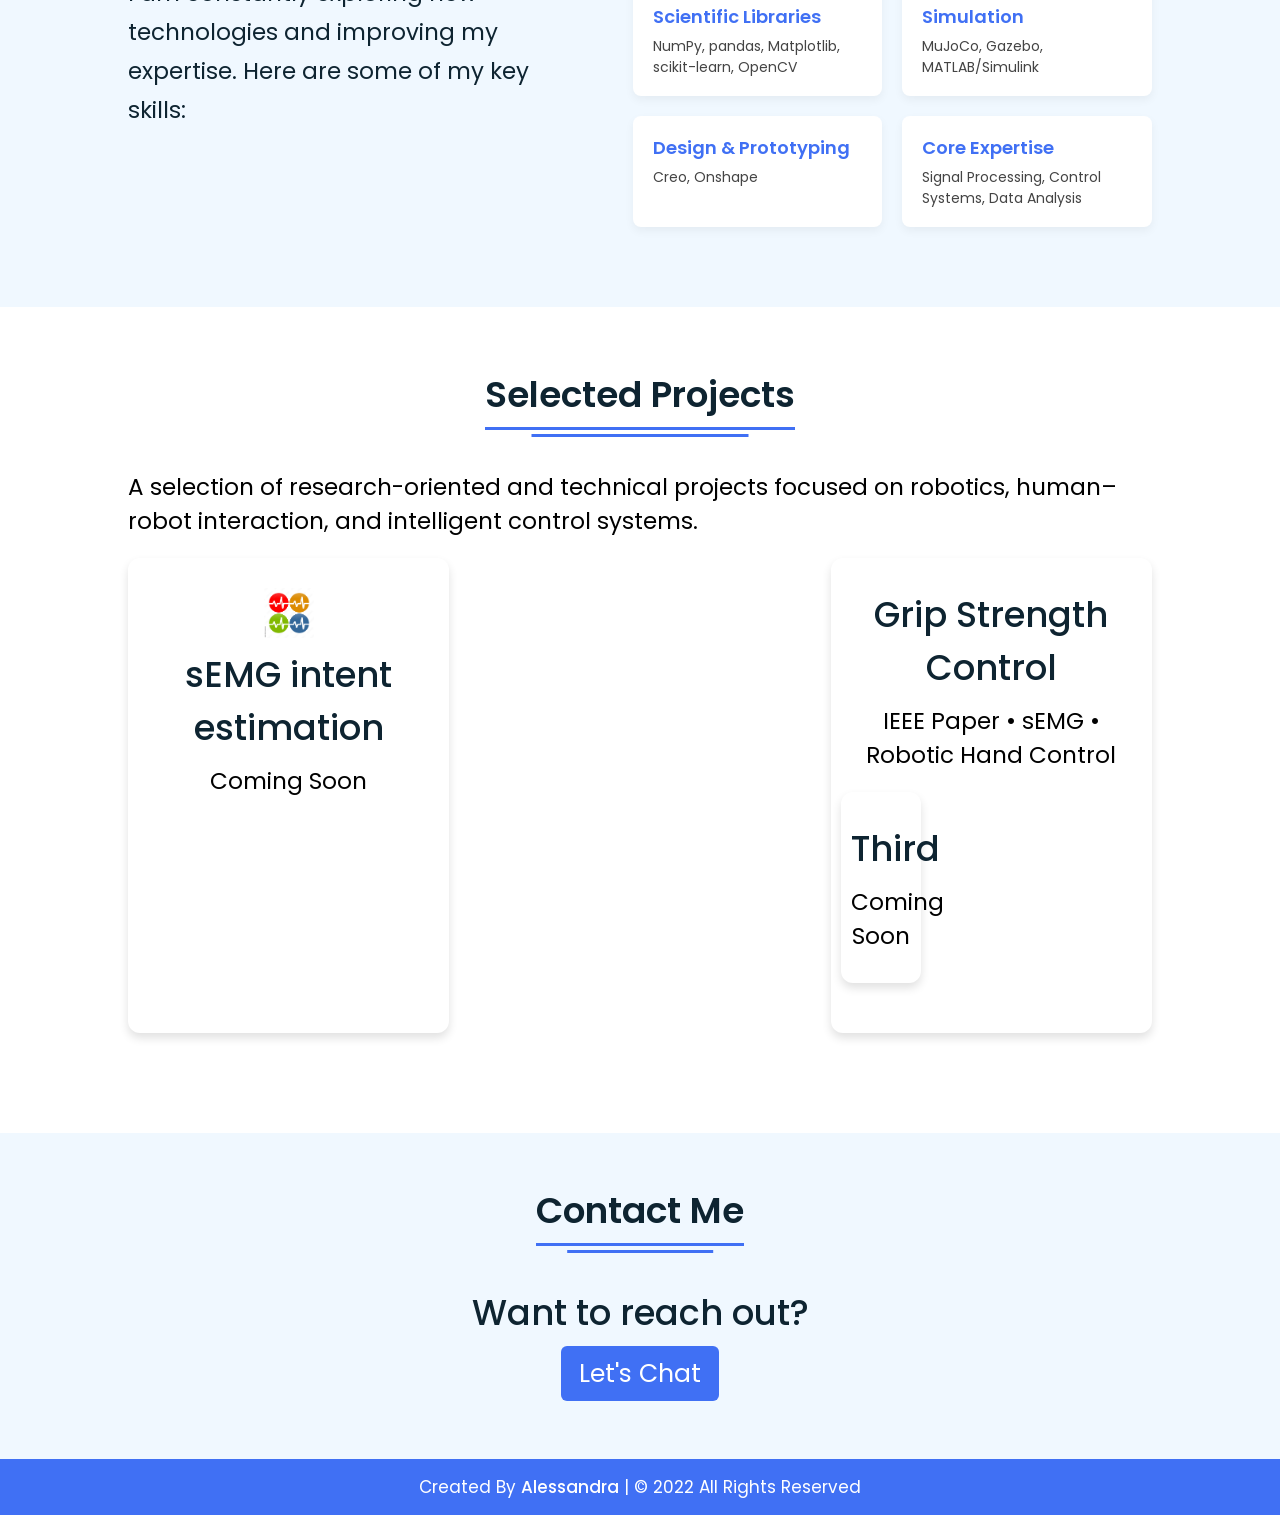
==== commit 87c0730f: "Merge branch 'main' of https://github.com/aleBxrna/aleBxrna.github.io into main" ====
--- a/index.html
+++ b/index.html
@@ -33,7 +33,7 @@
           <li><a href="#home">Home</a></li>
           <li><a href="#about">About</a></li>
           <li><a href="#skills">Skills</a></li>
-          <li><a href="#services">Services</a></li>
+          <li><a href="#services">Projects</a></li>
           <li><a href="#contact">Contact</a></li>
 
           <div class="cancel-btn">
@@ -88,7 +88,7 @@
         <!-- <div class="right"> -->
           <div class="topic">PhD Robotics Engineer</div>
           
-          <p>I'm a passionate Robotics Engineer with a strong background in software development and automation. My expertise lies in designing and implementing robotic systems that integrate seamlessly with modern technologies.</p>
+          <p>PhD Robotics engineer with expertise in robotic manipulation, ML-based control, and human-robot interaction. </p>
           
           <div class="button">
             <!-- <button>Download CV</button> -->
@@ -182,18 +182,18 @@
           <p>Coming Soon</p>
         </div>
 
-        <a href="/projects/grasp-strength-control/" class="box">
-          <div class="icon">
+        <div class="box">
+          <!--<div class="icon">
             <svg xmlns="http://www.w3.org/2000/svg"  viewBox="0 0 48 48" width="48px" height="48px"><path fill="#ffe0b2" d="M15.2,33.5c-0.5,0.3-8.2,5.2-8.2,5.5c0,0.4,0,0.4,0,0.4L8.4,43h31.2c0,0,1.5-4.8,1.4-6 c0-0.6-5-3.9-5-3.9s3.9-3.9,4-12.4c0-0.8,0-1.6-0.1-2.4C39.2,8.7,33.1,5.3,26.7,5c-6.5-0.2-10.1,2.8-10.1,2.8s-4.1,1.4-4.5,4.7 c0,0-3.2,0.6-1.5,7.1C9.3,20.6,9,22,9,23c0,1.3,0.4,2.8,1.2,3.7c1.7,1.8,3.1,1.4,3.1,1.4S13.9,31.3,15.2,33.5z"/><path fill="#f44336" d="M36.8,36.9C36.6,35.6,36,35,34.7,35h-0.1l-0.1,0c-0.4,0.1-1,0.3-2.7,1.5l-1,0.7 C30.6,37.1,30.3,37,30,37c-0.5,0-0.9,0.2-1.3,0.5l-1-0.5L26,36.1c-0.9-0.4-1.8-0.7-2.5-0.7c-0.5,0-0.9,0.1-1.3,0.3 c-0.5,0.4-0.7,1-0.6,1.8c0,0.4,0.1,0.9,0.1,1.3c0.2,2.1,0.3,3.6,2.3,3.7c0.1,0,0.2,0,0.3,0c1.1,0,2.4-0.4,3.6-1.3l0.9-0.6 c0.3,0.2,0.7,0.4,1.1,0.4c0.5,0,0.9-0.2,1.2-0.4l1.4,0.3c0.6,0.1,1.1,0.2,1.6,0.2l0.4,0c0.5,0,1,0,1.5-0.3c0.6-0.3,0.9-1,0.9-2.1 c0-0.5-0.1-1-0.1-1.4L36.8,36.9z"/><path fill="#fff" d="M21.7,38.9c0-0.4-0.1-0.8-0.1-1.3c-0.1-0.6,0-1,0.2-1.4c-5-0.1-6.6-2.7-6.6-2.7s-0.3,1.6,1.1,3.4 c2.1,2.5,5.3,2.8,5.3,2.8h0.2C21.8,39.5,21.8,39.2,21.7,38.9z"/><path fill="#546e7a" d="M22.9,43l-0.7-1.4c-0.1-0.3-0.2-0.6-0.3-1.1l-0.1-0.7l-0.7-0.1c-0.9-0.2-3.1-0.8-4.7-2.7 c-0.5-0.6-0.8-1.3-1-2L15,33.7l-1.1,0.7c-2,1.3-5.3,3.4-6.4,4.3l-0.6,0.5L8.4,43L22.9,43L22.9,43z"/><path fill="#455a64" d="M12.2,43h10.7l-0.7-1.4c-0.1-0.3-0.2-0.6-0.3-1.1l-0.1-0.7l-0.7-0.1c-0.9-0.2-3.1-0.8-4.7-2.7 c-0.1-0.1-0.2-0.3-0.3-0.4L11,40L12.2,43z"/><path fill="#546e7a" d="M40.7,36.5c-0.6-0.6-2.4-1.9-3.1-2.4l-0.7-0.5c-0.2,0.2-0.6,0.7-1.3,1.2l0.7,0.7 c0.3,0.3,0.5,0.8,0.6,1.3l0,0.3c0.1,0.4,0.1,0.9,0.1,1.4c0,1.7-0.6,2-0.9,2.1c-0.2,0.1-0.5,0.2-0.8,0.2l0.1,2h4.1l0.2-0.7 c0.5-1.6,1.1-3.9,1.2-4.9l0-0.5L40.7,36.5z"/><path fill="#455a64" d="M39.6,43l0.2-0.7c0.3-0.8,0.5-1.9,0.8-2.8l-3.7-2c0,0.3,0.1,0.7,0.1,1.1c0,1.7-0.6,2-0.9,2.1 c-0.2,0.1-0.5,0.2-0.8,0.2l0.1,2L39.6,43L39.6,43z"/><path fill="#616161" d="M10.3,19.8C10.3,19.8,10.4,19.7,10.3,19.8L10.3,19.8l0.1-0.1c0.5-0.4,1.2-0.7,1.8-0.7 c0.6,0,0.9,0.2,1.2,0.3c1.3,0.7,1.6,2,1.7,2.9l0,0l0,0.1l0,0.1c0.6-0.2,1.2-0.4,1.4-0.5c0-0.1,0-0.3-0.1-0.6 c-0.1-0.4-0.2-0.9-0.4-1.4c-0.4-1.1-0.3-2.5,0.3-4.3l0.1-0.2c0.1-0.4,0.3-0.8,0.3-1.1c0-0.3,0.1-0.6,0.1-0.7c0-0.3-0.1-0.5-0.2-0.8 l-0.2-0.5l0.3-0.5c0.9-1.5,4.2-6.5,10.9-6.5c0.2,0,0.4,0,0.7,0l-0.2,0C27.7,5.1,27.2,5,26.7,5c-0.2,0-0.5,0-0.7,0l0,0 c-5.4,0-8.7,2.3-9.3,2.7l-0.1,0.1l-0.1,0.1c-0.6,0.2-3.7,1.5-4.3,4.2L12,12.4l-0.4,0.2c-0.4,0.2-0.7,0.5-0.9,0.9 c-0.7,1.2-0.8,3-0.3,5.5l0.1,0.5L10.1,20c0,0-0.1,0.1-0.1,0.1C10.1,20,10.2,19.9,10.3,19.8z"/><path fill="#263238" d="M28 41H34V43H28zM14.2 22.4c-.1-.9-.4-1.7-1.1-2.1-.3-.1-.5-.2-.8-.2-.5 0-1.1.2-1.6.9l-.7-2c.9-.5 1.7-.8 2.5-.8.5 0 1 .1 1.5.3.4.2.8.5 1.1.8-.2-1.4.1-2.9.5-4.1.2-.5.3-1 .4-1.3.1-.6 0-.7-.2-1-1.9.2-3.5.7-3.5.7l-.5-1.9c.1 0 2.1-.6 4.4-.8l.7-.1.3.6c0 0 .1.1.1.2.3.3.7.9.8 1.9 0 .2 0 .6-.1.9-.1.5-.3.9-.4 1.5-.4 1.2-.7 2.6-.3 3.6.2.6.3 1.2.4 1.6.1.4.2 1.3-.2 1.6-.4.3-2.7 1-2.7 1S14.3 23.3 14.2 22.4z"/><path fill="#263238" d="M17.5,12.6l-1.8-0.8c0-0.1,3.7-8.2,13-7.6l-0.1,2C20.6,5.8,17.5,12.6,17.5,12.6z"/><path fill="#fff" d="M22,36.2c-5.1,0-6.8-2.7-6.8-2.7s-0.3,1.6,1.1,3.4c2.1,2.5,5.3,2.8,5.3,2.8"/><path fill="#263238" d="M21.5 40.7c-.1 0-3.6-.4-5.9-3.2-1.7-2.2-1.4-4-1.3-4.2l.5-2.6 1.4 2.3c.1.1 1.5 2.2 5.9 2.2v2c-2.1 0-3.7-.4-4.9-1 0 0 0 0 0 .1 1.8 2.1 4.5 2.4 4.6 2.4L21.5 40.7zM34.7 42c-.1 0-.2 0-.3 0-1.8 0-3.5-.6-3.6-.6l.7-1.9c0 0 1.4.5 2.8.5l.1 0c.5 0 1 0 1.3-.1C36 39.7 36 39 36 38.6c0-.4-.1-.9-.1-1.3l0-.3c-.1-.8-.4-1.1-1.2-1.1-.6.1-2.5 1.5-3.2 2L31 38.3l-1.2-1.6.4-.3c1.9-1.4 3.4-2.4 4.4-2.4 1.8 0 2.9 1 3.2 2.8l0 .3c.1.4.1 1 .2 1.5 0 1.5-.4 2.6-1.4 3C35.9 42 35.3 42 34.7 42z"/><path fill="#263238" d="M24.3 43.6c-.1 0-.2 0-.3 0-2.9-.2-3.1-2.5-3.2-4.6 0-.4-.1-.8-.1-1.2-.2-1.6.5-2.4 1-2.8 1.3-.9 3.3-.5 4.8.2l3 1.6-.9 1.8-3-1.6c-1.2-.6-2.4-.7-2.7-.4-.2.2-.2.6-.2.9.1.4.1.9.1 1.3.2 2.4.4 2.7 1.4 2.8 2.1.2 4.2-1.8 4.2-1.9l1.4 1.4C29.6 41.3 27.2 43.6 24.3 43.6zM21 15.4c0 0-.2.6-.6.6-.2 0-.4-.4-.4-.8 0-1.2.8-2.7 1.6-3.4.6-.5 1.4-.8 2.3-.8.4 0 .9 0 1.3.2.5.2.8.6.8 1.4 0 0 0 .4-1.3.4-.8 0-1.8.1-2.2.5C22.1 13.9 21.5 14.3 21 15.4zM26.4 21c-.5 0-1.1-.1-1.6-.2-.6-.1-.9-.7-.7-1.2l.2-.3c.1-.2.3-.3.5-.3.1 0 .2 0 .3 0 .8.2 2 .2 2.4.2-.5-1.9-.4-3.3-.1-3.3s1.1 2.3 1.5 2.8c.4.5.3 1.1-.1 1.5C28.1 20.8 27.3 21 26.4 21zM36.4 21c-.2 0-.3 0-.5 0-.6-.1-.9-.5-.9-1.1 0 0 .1-.9.6-.9.4 0 .9.2 1.1.2C36.5 18 36.2 16 36.5 16c.3 0 1 2.4 2.4 3.3.4.3.4.9-.2 1.3C37.9 20.9 37.2 21 36.4 21zM38.3 14.5c-.2-.8-1.1-1.5-2.1-1.8C34.9 12.4 34 13 34 13c0-.9.7-1.6 1-1.7.4-.2.6-.3 1-.3 2.1 0 2.9 1.3 3.6 2.6L38.3 14.5z"/><path fill="#263238" d="M31.9 27c-.1 0-.3 0-.4 0 0 0 0 0 0 0-.7 0-1.3-.2-1.7-.7-.8-.9-.9-2.1-.6-2.3.3-.2.5.5 1.5.8 0 0 .7.1.9.1.2 0 .3 0 .5 0 1.3 0 2.4-.3 2.8-.6C35 24.2 35 24 35 24c0 0 0-.3-1.3-1.5-1.3-1.2-1.7-2.7-1.7-4 0-1.5.2-2.5.4-2.5.3 0 .6 3.2 2.7 5 1.5 1.3 1.9 2.2 1.9 3.1 0 .9-.5 1.4-.8 1.7C35.1 26.8 33.3 27 31.9 27zM31.4 30c-3.1-.1-4.7-2-4.7-2s3.5.3 5.8.3V30H31.4zM33.6 30v-.9-.9c.2-.1 1.8.1 3.6-.6C36.8 29.7 33.7 30 33.6 30zM29.1 33c-2.2 0-3.3-.6-4.1-3.2 0 0-.1-.2.2-.3s.4.1.4.1c.4 1.1 2.1 1.4 4.2 1.4.1 0 .2 0 .3 0 1 0 3 0 3 0s-.4 2-2.5 2C30.3 33 29.3 33 29.1 33z"/><path fill="#263238" d="M29 37c-3.2 0-5.7-1-8.4-3.9-1.5-1.6-1.5-3.7-1.3-3.9s.5 1.2 1.7 2.5c2.4 2.6 5.8 3.4 8.7 3.2 3.8-.3 5.4-2.5 5.7-2.7l1.7 1.2c-.1.1-2.4 3.1-7.2 3.5C29.5 37 29.3 37 29 37zM13.4 29l-.1-1-.1-1c0 0 .2-.1.6-.4.3-.2.6-.2.9 0l.5.4c.3.3.3.8 0 1.1C14.3 28.9 13.5 29 13.4 29zM13 23l1.6.6c-.1-.4-.6-2.2-2-2.6-.4-.1-1.1.2-1.2.9 0 0 0 .2 0 .3 0 0 0 .1 0 .1C11.5 24 13 25 13 25V23z"/><path fill="#263238" d="M30,42c-1.7,0-3-1.3-3-3s1.3-3,3-3s3,1.3,3,3S31.7,42,30,42z M30,38c-0.5,0-1,0.4-1,1s0.4,1,1,1 s1-0.4,1-1S30.6,38,30,38z"/><path fill="#263238" d="M39.6,44H8.4c-0.4,0-0.8-0.2-0.9-0.6l-1.4-3.5C6,39.6,6,39.5,6,39.3l0-0.4c0.1-1,5.7-4.5,7.9-5.8 c-0.7-1.5-1.2-3.1-1.4-4.1c-0.8-0.1-1.8-0.5-3-1.7C8.4,26.2,8,24.3,8,23c0-0.9,0.2-2.4,1.4-3.7c-0.6-2.7-0.5-4.8,0.4-6.2 c0.4-0.7,0.9-1,1.3-1.3c0.8-3.1,4.1-4.5,4.9-4.9c0.8-0.6,4.5-3.1,10.7-2.9c8.4,0.3,13.6,5.5,14.2,14.2C41,19,41,19.8,41,20.6 c0,6.5-2.3,10.5-3.5,12.1c4.5,3.1,4.5,3.6,4.5,4.1c0.1,1.3-1.1,5.2-1.5,6.4C40.4,43.7,40,44,39.6,44z M9.1,42h29.7 c0.6-1.9,1.1-3.9,1.2-4.7c-0.6-0.6-2.7-2.2-4.6-3.4c-0.2-0.2-0.4-0.4-0.4-0.7s0.1-0.6,0.3-0.8c0,0,3.6-3.7,3.7-11.7 c0-0.7,0-1.5-0.1-2.3C38.2,8,30.9,6.2,26.6,6c-6-0.2-9.4,2.5-9.5,2.6c-0.1,0.1-0.2,0.1-0.3,0.2c0,0-3.5,1.2-3.8,3.9 c-0.1,0.4-0.4,0.8-0.8,0.9c-0.7,0.2-1.8,1.7-0.7,5.9c0.1,0.4,0,0.8-0.3,1c-1,0.8-1.1,2-1.1,2.6c0,1.2,0.4,2.4,1,3 c1.2,1.3,2.1,1.1,2.1,1.1c0.3-0.1,0.6,0,0.8,0.1c0.2,0.2,0.4,0.4,0.4,0.7c0,0,0.5,3.1,1.8,5.1c0.1,0.2,0.2,0.5,0.1,0.8 c-0.1,0.3-0.2,0.5-0.5,0.6c-0.7,0.4-6.3,4-7.7,5L9.1,42z M40.1,37.4L40.1,37.4L40.1,37.4z"/></svg>
-          </div>
+          </div> -->
           <div class="topic">Grip Strength Control</div>
           <p>IEEE Paper • sEMG • Robotic Hand Control</p>
         </a>
 
         <div class="box">
-          <div class="icon">
+          <!--<div class="icon">
             <svg xmlns="http://www.w3.org/2000/svg"  viewBox="0 0 48 48" width="48px" height="48px"><polygon fill="#6042ea" points="17,23 5,16 5,2 17,9"/><polygon fill="#6042ea" points="31,31 19,24 19,10 31,17"/><polygon fill="#4040b2" points="33,31 45,24 45,10 33,17"/><polygon fill="#6042ea" points="31,47 19,40 19,26 31,33"/></svg>
-          </div>
+          </div>-->
           <div class="topic">Third</div>
           <p>Coming Soon</p>
         </div>
@@ -226,4 +226,4 @@
 
   <script src="script.js"></script>
 </body>
-</html>+</html>
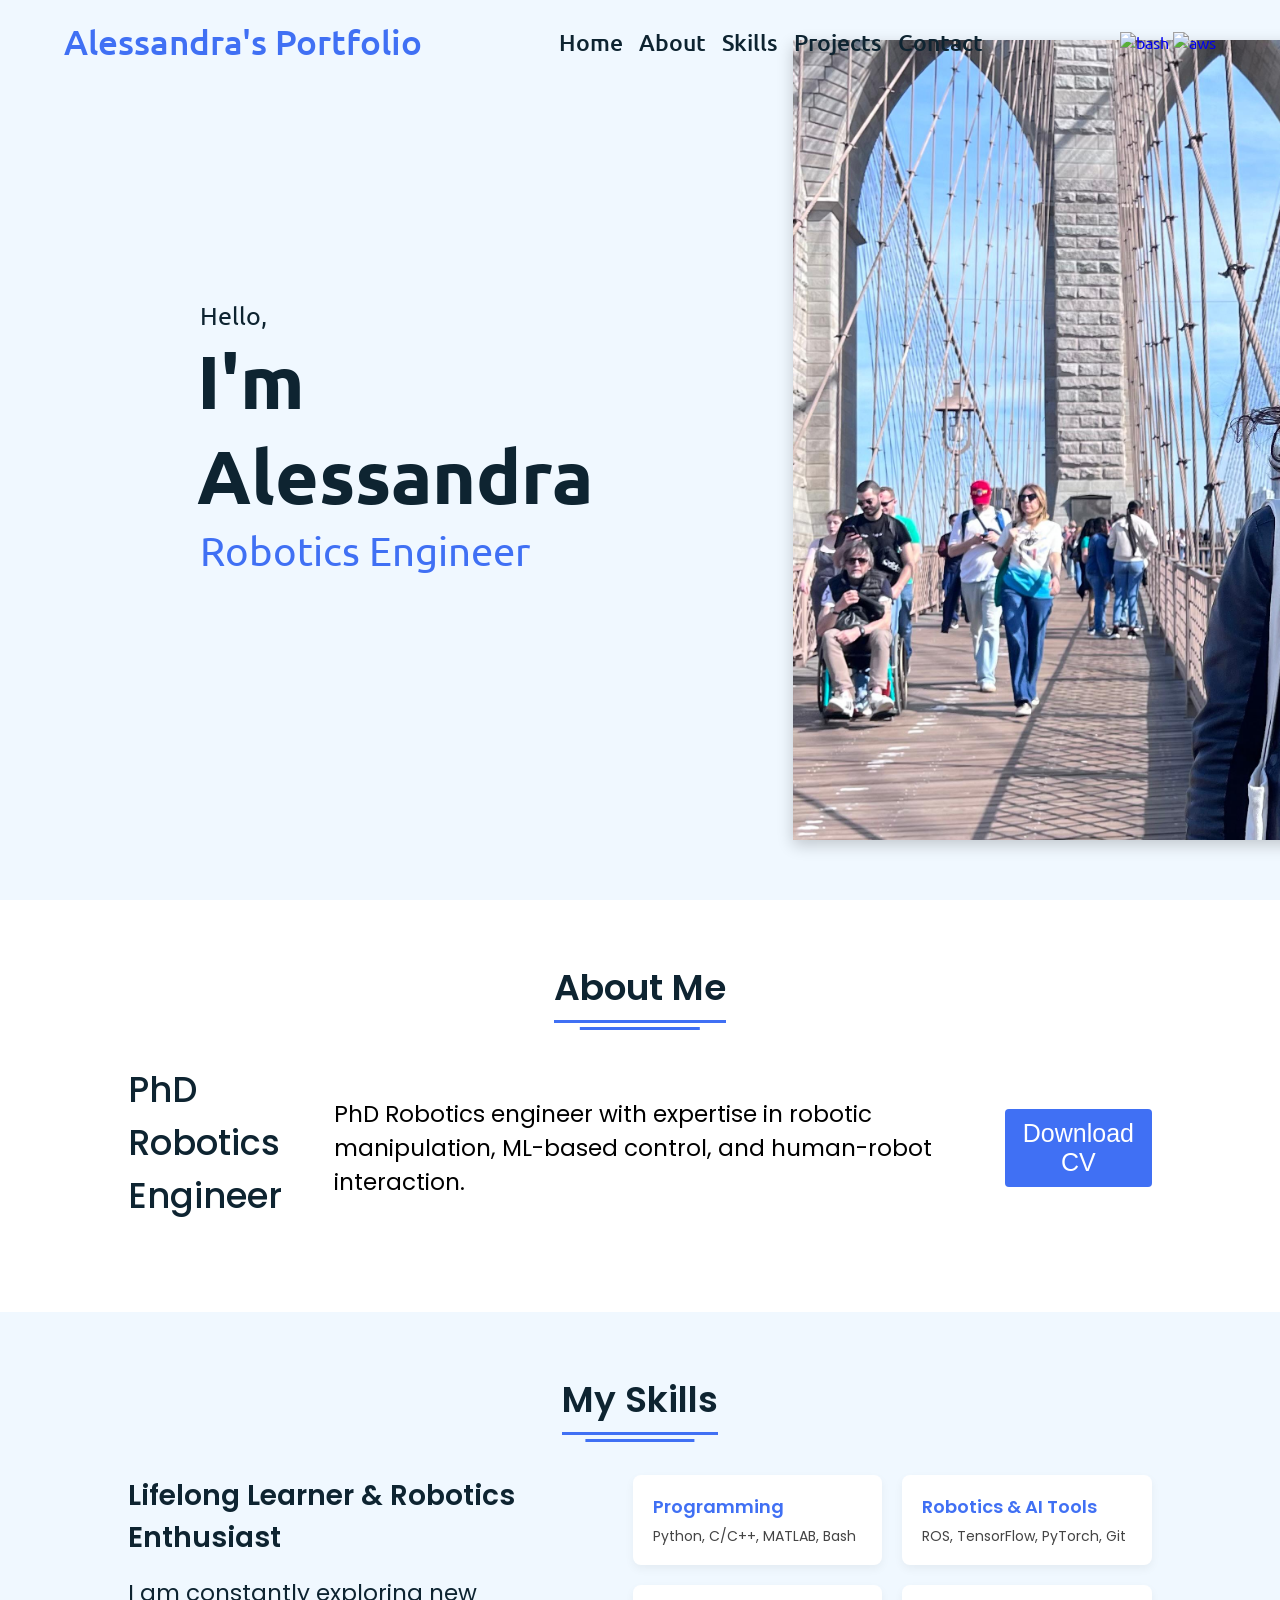
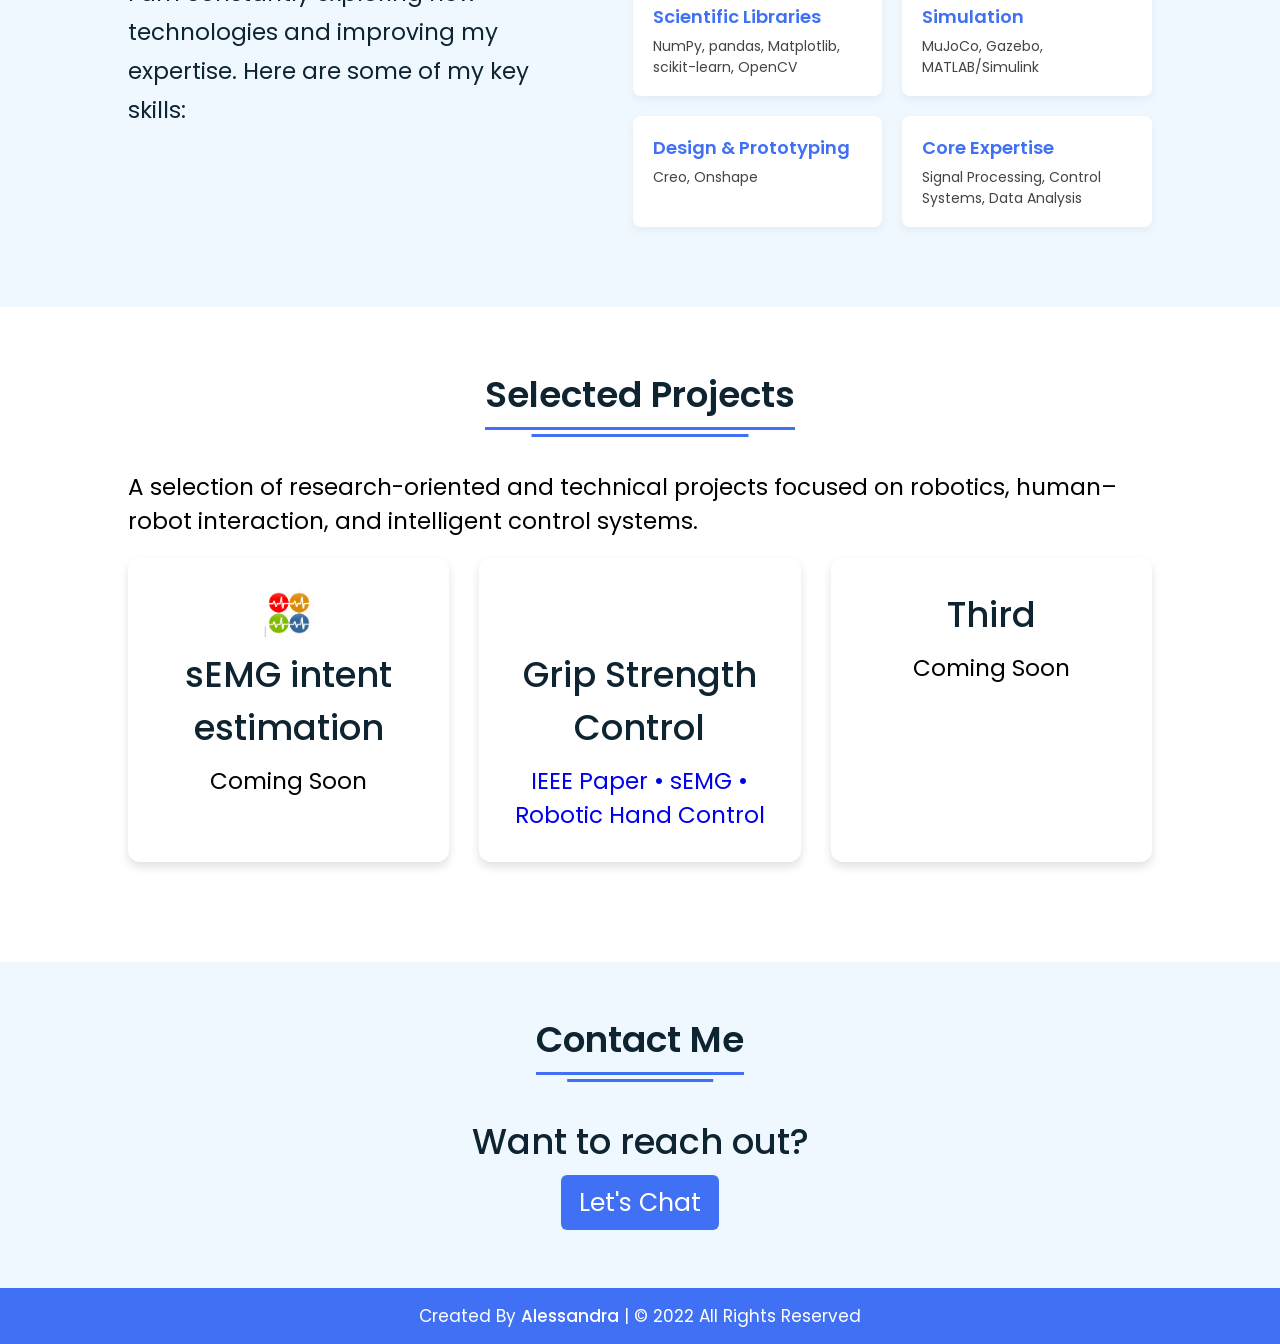
==== commit e86e4709: "Added grip strength control page" ====
--- a/index.html
+++ b/index.html
@@ -182,12 +182,15 @@
           <p>Coming Soon</p>
         </div>
 
-        <div class="box">
-          <!--<div class="icon">
-            <svg xmlns="http://www.w3.org/2000/svg"  viewBox="0 0 48 48" width="48px" height="48px"><path fill="#ffe0b2" d="M15.2,33.5c-0.5,0.3-8.2,5.2-8.2,5.5c0,0.4,0,0.4,0,0.4L8.4,43h31.2c0,0,1.5-4.8,1.4-6 c0-0.6-5-3.9-5-3.9s3.9-3.9,4-12.4c0-0.8,0-1.6-0.1-2.4C39.2,8.7,33.1,5.3,26.7,5c-6.5-0.2-10.1,2.8-10.1,2.8s-4.1,1.4-4.5,4.7 c0,0-3.2,0.6-1.5,7.1C9.3,20.6,9,22,9,23c0,1.3,0.4,2.8,1.2,3.7c1.7,1.8,3.1,1.4,3.1,1.4S13.9,31.3,15.2,33.5z"/><path fill="#f44336" d="M36.8,36.9C36.6,35.6,36,35,34.7,35h-0.1l-0.1,0c-0.4,0.1-1,0.3-2.7,1.5l-1,0.7 C30.6,37.1,30.3,37,30,37c-0.5,0-0.9,0.2-1.3,0.5l-1-0.5L26,36.1c-0.9-0.4-1.8-0.7-2.5-0.7c-0.5,0-0.9,0.1-1.3,0.3 c-0.5,0.4-0.7,1-0.6,1.8c0,0.4,0.1,0.9,0.1,1.3c0.2,2.1,0.3,3.6,2.3,3.7c0.1,0,0.2,0,0.3,0c1.1,0,2.4-0.4,3.6-1.3l0.9-0.6 c0.3,0.2,0.7,0.4,1.1,0.4c0.5,0,0.9-0.2,1.2-0.4l1.4,0.3c0.6,0.1,1.1,0.2,1.6,0.2l0.4,0c0.5,0,1,0,1.5-0.3c0.6-0.3,0.9-1,0.9-2.1 c0-0.5-0.1-1-0.1-1.4L36.8,36.9z"/><path fill="#fff" d="M21.7,38.9c0-0.4-0.1-0.8-0.1-1.3c-0.1-0.6,0-1,0.2-1.4c-5-0.1-6.6-2.7-6.6-2.7s-0.3,1.6,1.1,3.4 c2.1,2.5,5.3,2.8,5.3,2.8h0.2C21.8,39.5,21.8,39.2,21.7,38.9z"/><path fill="#546e7a" d="M22.9,43l-0.7-1.4c-0.1-0.3-0.2-0.6-0.3-1.1l-0.1-0.7l-0.7-0.1c-0.9-0.2-3.1-0.8-4.7-2.7 c-0.5-0.6-0.8-1.3-1-2L15,33.7l-1.1,0.7c-2,1.3-5.3,3.4-6.4,4.3l-0.6,0.5L8.4,43L22.9,43L22.9,43z"/><path fill="#455a64" d="M12.2,43h10.7l-0.7-1.4c-0.1-0.3-0.2-0.6-0.3-1.1l-0.1-0.7l-0.7-0.1c-0.9-0.2-3.1-0.8-4.7-2.7 c-0.1-0.1-0.2-0.3-0.3-0.4L11,40L12.2,43z"/><path fill="#546e7a" d="M40.7,36.5c-0.6-0.6-2.4-1.9-3.1-2.4l-0.7-0.5c-0.2,0.2-0.6,0.7-1.3,1.2l0.7,0.7 c0.3,0.3,0.5,0.8,0.6,1.3l0,0.3c0.1,0.4,0.1,0.9,0.1,1.4c0,1.7-0.6,2-0.9,2.1c-0.2,0.1-0.5,0.2-0.8,0.2l0.1,2h4.1l0.2-0.7 c0.5-1.6,1.1-3.9,1.2-4.9l0-0.5L40.7,36.5z"/><path fill="#455a64" d="M39.6,43l0.2-0.7c0.3-0.8,0.5-1.9,0.8-2.8l-3.7-2c0,0.3,0.1,0.7,0.1,1.1c0,1.7-0.6,2-0.9,2.1 c-0.2,0.1-0.5,0.2-0.8,0.2l0.1,2L39.6,43L39.6,43z"/><path fill="#616161" d="M10.3,19.8C10.3,19.8,10.4,19.7,10.3,19.8L10.3,19.8l0.1-0.1c0.5-0.4,1.2-0.7,1.8-0.7 c0.6,0,0.9,0.2,1.2,0.3c1.3,0.7,1.6,2,1.7,2.9l0,0l0,0.1l0,0.1c0.6-0.2,1.2-0.4,1.4-0.5c0-0.1,0-0.3-0.1-0.6 c-0.1-0.4-0.2-0.9-0.4-1.4c-0.4-1.1-0.3-2.5,0.3-4.3l0.1-0.2c0.1-0.4,0.3-0.8,0.3-1.1c0-0.3,0.1-0.6,0.1-0.7c0-0.3-0.1-0.5-0.2-0.8 l-0.2-0.5l0.3-0.5c0.9-1.5,4.2-6.5,10.9-6.5c0.2,0,0.4,0,0.7,0l-0.2,0C27.7,5.1,27.2,5,26.7,5c-0.2,0-0.5,0-0.7,0l0,0 c-5.4,0-8.7,2.3-9.3,2.7l-0.1,0.1l-0.1,0.1c-0.6,0.2-3.7,1.5-4.3,4.2L12,12.4l-0.4,0.2c-0.4,0.2-0.7,0.5-0.9,0.9 c-0.7,1.2-0.8,3-0.3,5.5l0.1,0.5L10.1,20c0,0-0.1,0.1-0.1,0.1C10.1,20,10.2,19.9,10.3,19.8z"/><path fill="#263238" d="M28 41H34V43H28zM14.2 22.4c-.1-.9-.4-1.7-1.1-2.1-.3-.1-.5-.2-.8-.2-.5 0-1.1.2-1.6.9l-.7-2c.9-.5 1.7-.8 2.5-.8.5 0 1 .1 1.5.3.4.2.8.5 1.1.8-.2-1.4.1-2.9.5-4.1.2-.5.3-1 .4-1.3.1-.6 0-.7-.2-1-1.9.2-3.5.7-3.5.7l-.5-1.9c.1 0 2.1-.6 4.4-.8l.7-.1.3.6c0 0 .1.1.1.2.3.3.7.9.8 1.9 0 .2 0 .6-.1.9-.1.5-.3.9-.4 1.5-.4 1.2-.7 2.6-.3 3.6.2.6.3 1.2.4 1.6.1.4.2 1.3-.2 1.6-.4.3-2.7 1-2.7 1S14.3 23.3 14.2 22.4z"/><path fill="#263238" d="M17.5,12.6l-1.8-0.8c0-0.1,3.7-8.2,13-7.6l-0.1,2C20.6,5.8,17.5,12.6,17.5,12.6z"/><path fill="#fff" d="M22,36.2c-5.1,0-6.8-2.7-6.8-2.7s-0.3,1.6,1.1,3.4c2.1,2.5,5.3,2.8,5.3,2.8"/><path fill="#263238" d="M21.5 40.7c-.1 0-3.6-.4-5.9-3.2-1.7-2.2-1.4-4-1.3-4.2l.5-2.6 1.4 2.3c.1.1 1.5 2.2 5.9 2.2v2c-2.1 0-3.7-.4-4.9-1 0 0 0 0 0 .1 1.8 2.1 4.5 2.4 4.6 2.4L21.5 40.7zM34.7 42c-.1 0-.2 0-.3 0-1.8 0-3.5-.6-3.6-.6l.7-1.9c0 0 1.4.5 2.8.5l.1 0c.5 0 1 0 1.3-.1C36 39.7 36 39 36 38.6c0-.4-.1-.9-.1-1.3l0-.3c-.1-.8-.4-1.1-1.2-1.1-.6.1-2.5 1.5-3.2 2L31 38.3l-1.2-1.6.4-.3c1.9-1.4 3.4-2.4 4.4-2.4 1.8 0 2.9 1 3.2 2.8l0 .3c.1.4.1 1 .2 1.5 0 1.5-.4 2.6-1.4 3C35.9 42 35.3 42 34.7 42z"/><path fill="#263238" d="M24.3 43.6c-.1 0-.2 0-.3 0-2.9-.2-3.1-2.5-3.2-4.6 0-.4-.1-.8-.1-1.2-.2-1.6.5-2.4 1-2.8 1.3-.9 3.3-.5 4.8.2l3 1.6-.9 1.8-3-1.6c-1.2-.6-2.4-.7-2.7-.4-.2.2-.2.6-.2.9.1.4.1.9.1 1.3.2 2.4.4 2.7 1.4 2.8 2.1.2 4.2-1.8 4.2-1.9l1.4 1.4C29.6 41.3 27.2 43.6 24.3 43.6zM21 15.4c0 0-.2.6-.6.6-.2 0-.4-.4-.4-.8 0-1.2.8-2.7 1.6-3.4.6-.5 1.4-.8 2.3-.8.4 0 .9 0 1.3.2.5.2.8.6.8 1.4 0 0 0 .4-1.3.4-.8 0-1.8.1-2.2.5C22.1 13.9 21.5 14.3 21 15.4zM26.4 21c-.5 0-1.1-.1-1.6-.2-.6-.1-.9-.7-.7-1.2l.2-.3c.1-.2.3-.3.5-.3.1 0 .2 0 .3 0 .8.2 2 .2 2.4.2-.5-1.9-.4-3.3-.1-3.3s1.1 2.3 1.5 2.8c.4.5.3 1.1-.1 1.5C28.1 20.8 27.3 21 26.4 21zM36.4 21c-.2 0-.3 0-.5 0-.6-.1-.9-.5-.9-1.1 0 0 .1-.9.6-.9.4 0 .9.2 1.1.2C36.5 18 36.2 16 36.5 16c.3 0 1 2.4 2.4 3.3.4.3.4.9-.2 1.3C37.9 20.9 37.2 21 36.4 21zM38.3 14.5c-.2-.8-1.1-1.5-2.1-1.8C34.9 12.4 34 13 34 13c0-.9.7-1.6 1-1.7.4-.2.6-.3 1-.3 2.1 0 2.9 1.3 3.6 2.6L38.3 14.5z"/><path fill="#263238" d="M31.9 27c-.1 0-.3 0-.4 0 0 0 0 0 0 0-.7 0-1.3-.2-1.7-.7-.8-.9-.9-2.1-.6-2.3.3-.2.5.5 1.5.8 0 0 .7.1.9.1.2 0 .3 0 .5 0 1.3 0 2.4-.3 2.8-.6C35 24.2 35 24 35 24c0 0 0-.3-1.3-1.5-1.3-1.2-1.7-2.7-1.7-4 0-1.5.2-2.5.4-2.5.3 0 .6 3.2 2.7 5 1.5 1.3 1.9 2.2 1.9 3.1 0 .9-.5 1.4-.8 1.7C35.1 26.8 33.3 27 31.9 27zM31.4 30c-3.1-.1-4.7-2-4.7-2s3.5.3 5.8.3V30H31.4zM33.6 30v-.9-.9c.2-.1 1.8.1 3.6-.6C36.8 29.7 33.7 30 33.6 30zM29.1 33c-2.2 0-3.3-.6-4.1-3.2 0 0-.1-.2.2-.3s.4.1.4.1c.4 1.1 2.1 1.4 4.2 1.4.1 0 .2 0 .3 0 1 0 3 0 3 0s-.4 2-2.5 2C30.3 33 29.3 33 29.1 33z"/><path fill="#263238" d="M29 37c-3.2 0-5.7-1-8.4-3.9-1.5-1.6-1.5-3.7-1.3-3.9s.5 1.2 1.7 2.5c2.4 2.6 5.8 3.4 8.7 3.2 3.8-.3 5.4-2.5 5.7-2.7l1.7 1.2c-.1.1-2.4 3.1-7.2 3.5C29.5 37 29.3 37 29 37zM13.4 29l-.1-1-.1-1c0 0 .2-.1.6-.4.3-.2.6-.2.9 0l.5.4c.3.3.3.8 0 1.1C14.3 28.9 13.5 29 13.4 29zM13 23l1.6.6c-.1-.4-.6-2.2-2-2.6-.4-.1-1.1.2-1.2.9 0 0 0 .2 0 .3 0 0 0 .1 0 .1C11.5 24 13 25 13 25V23z"/><path fill="#263238" d="M30,42c-1.7,0-3-1.3-3-3s1.3-3,3-3s3,1.3,3,3S31.7,42,30,42z M30,38c-0.5,0-1,0.4-1,1s0.4,1,1,1 s1-0.4,1-1S30.6,38,30,38z"/><path fill="#263238" d="M39.6,44H8.4c-0.4,0-0.8-0.2-0.9-0.6l-1.4-3.5C6,39.6,6,39.5,6,39.3l0-0.4c0.1-1,5.7-4.5,7.9-5.8 c-0.7-1.5-1.2-3.1-1.4-4.1c-0.8-0.1-1.8-0.5-3-1.7C8.4,26.2,8,24.3,8,23c0-0.9,0.2-2.4,1.4-3.7c-0.6-2.7-0.5-4.8,0.4-6.2 c0.4-0.7,0.9-1,1.3-1.3c0.8-3.1,4.1-4.5,4.9-4.9c0.8-0.6,4.5-3.1,10.7-2.9c8.4,0.3,13.6,5.5,14.2,14.2C41,19,41,19.8,41,20.6 c0,6.5-2.3,10.5-3.5,12.1c4.5,3.1,4.5,3.6,4.5,4.1c0.1,1.3-1.1,5.2-1.5,6.4C40.4,43.7,40,44,39.6,44z M9.1,42h29.7 c0.6-1.9,1.1-3.9,1.2-4.7c-0.6-0.6-2.7-2.2-4.6-3.4c-0.2-0.2-0.4-0.4-0.4-0.7s0.1-0.6,0.3-0.8c0,0,3.6-3.7,3.7-11.7 c0-0.7,0-1.5-0.1-2.3C38.2,8,30.9,6.2,26.6,6c-6-0.2-9.4,2.5-9.5,2.6c-0.1,0.1-0.2,0.1-0.3,0.2c0,0-3.5,1.2-3.8,3.9 c-0.1,0.4-0.4,0.8-0.8,0.9c-0.7,0.2-1.8,1.7-0.7,5.9c0.1,0.4,0,0.8-0.3,1c-1,0.8-1.1,2-1.1,2.6c0,1.2,0.4,2.4,1,3 c1.2,1.3,2.1,1.1,2.1,1.1c0.3-0.1,0.6,0,0.8,0.1c0.2,0.2,0.4,0.4,0.4,0.7c0,0,0.5,3.1,1.8,5.1c0.1,0.2,0.2,0.5,0.1,0.8 c-0.1,0.3-0.2,0.5-0.5,0.6c-0.7,0.4-6.3,4-7.7,5L9.1,42z M40.1,37.4L40.1,37.4L40.1,37.4z"/></svg>
-          </div> -->
+        <a href="/projects/grasp-strength-control/" class="box">
+
+          <div class="icon">
+            <!-- icon svg o img -->
+          </div>
+
           <div class="topic">Grip Strength Control</div>
           <p>IEEE Paper • sEMG • Robotic Hand Control</p>
+
         </a>
 
         <div class="box">
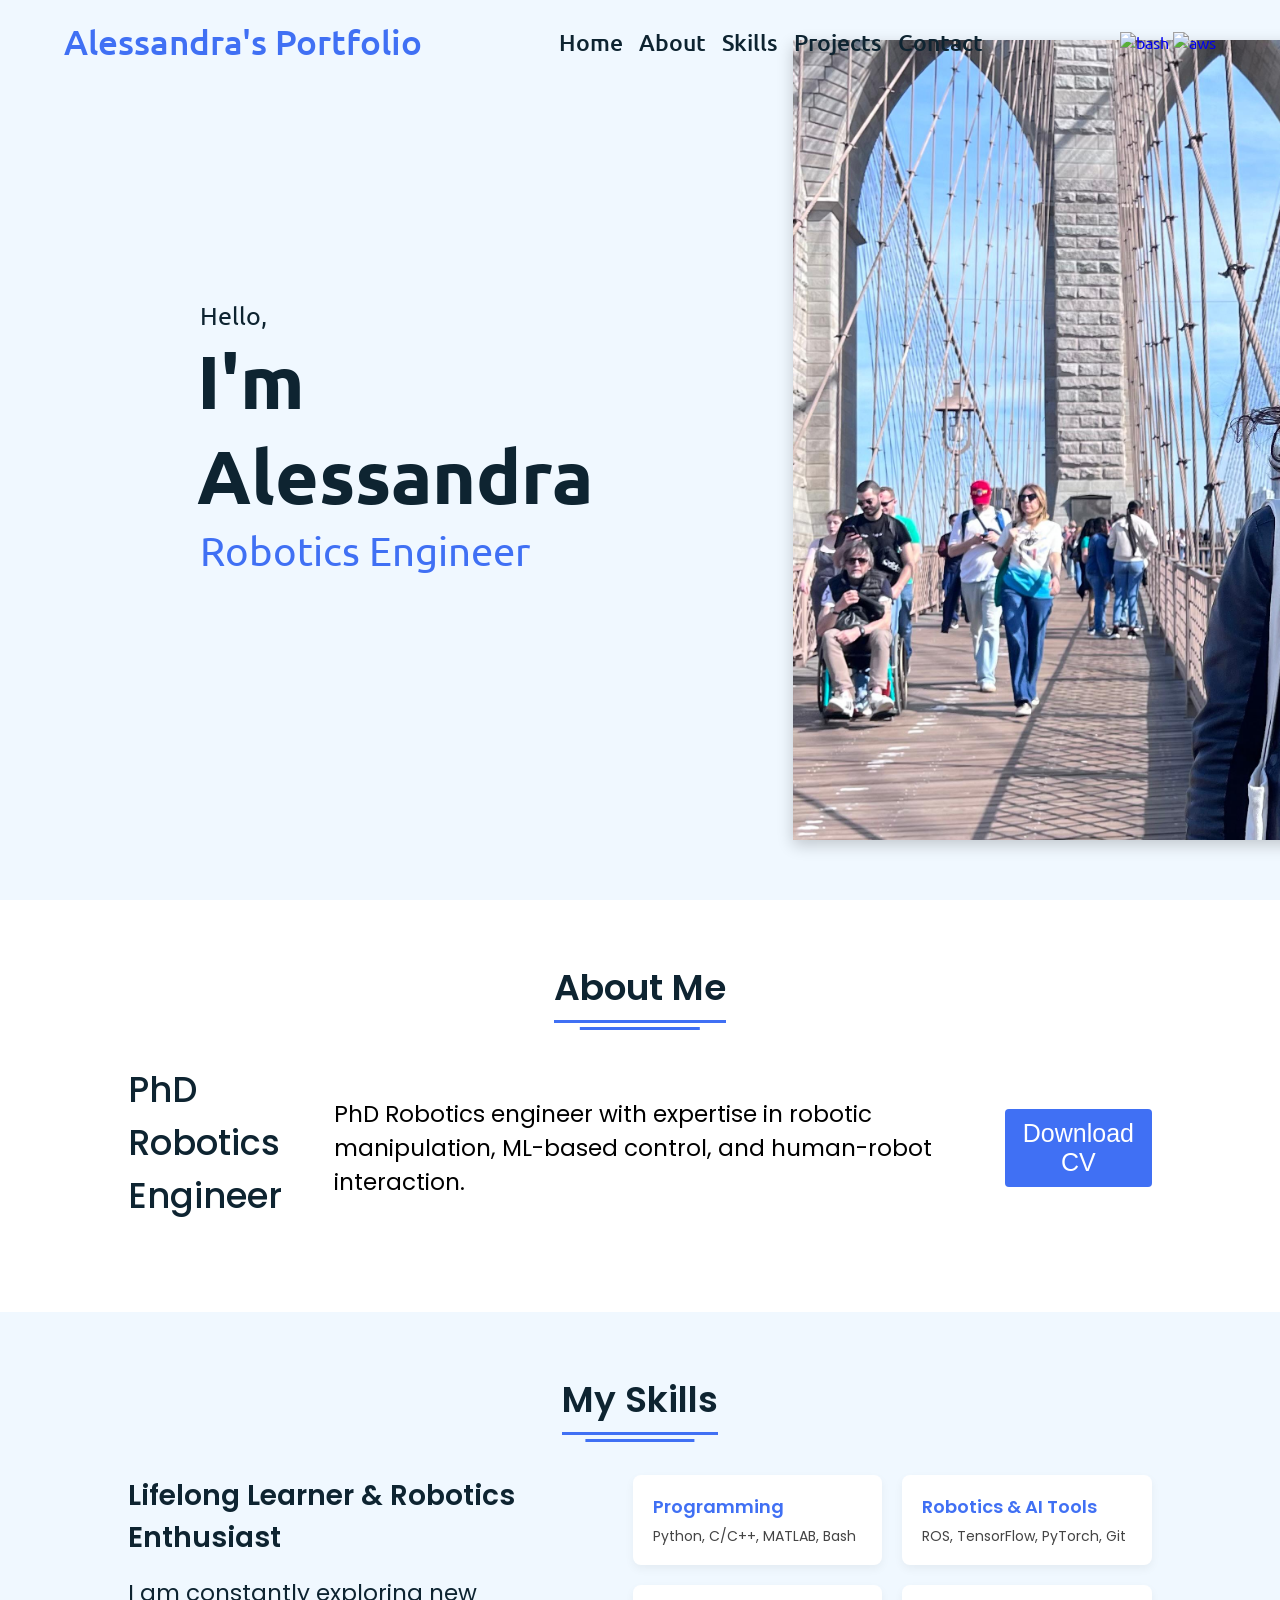
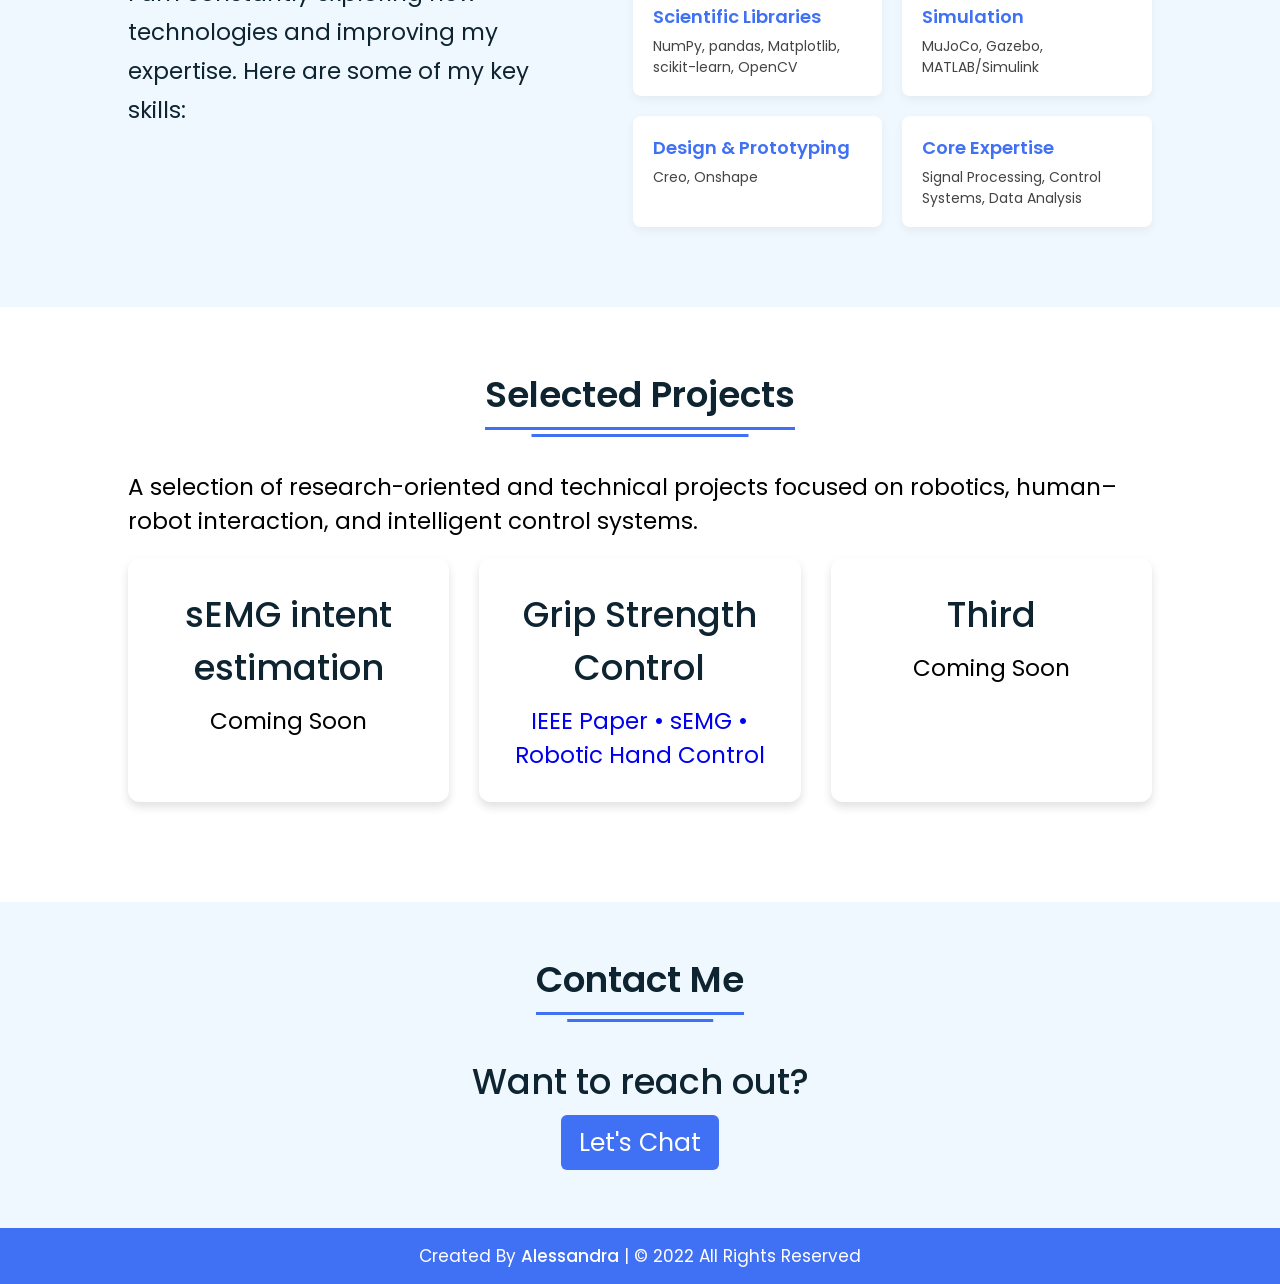
==== commit 372d807b: "Additions" ====
--- a/index.html
+++ b/index.html
@@ -174,9 +174,9 @@
             rel="noopener noreferrer"
             class="project-link"> -->
         <div class="box">
-          <div class="icon">
+          <!-- <div class="icon">
             <img src="images/emg.jpeg" style="width:50px; height:auto;" alt="icona">
-          </div>
+          </div> -->
 
           <div class="topic">sEMG intent estimation</div>
           <p>Coming Soon</p>
@@ -184,9 +184,9 @@
 
         <a href="/projects/grasp-strength-control/" class="box">
 
-          <div class="icon">
+          <!-- <div class="icon"> -->
             <!-- icon svg o img -->
-          </div>
+          <!-- </div> -->
 
           <div class="topic">Grip Strength Control</div>
           <p>IEEE Paper • sEMG • Robotic Hand Control</p>
